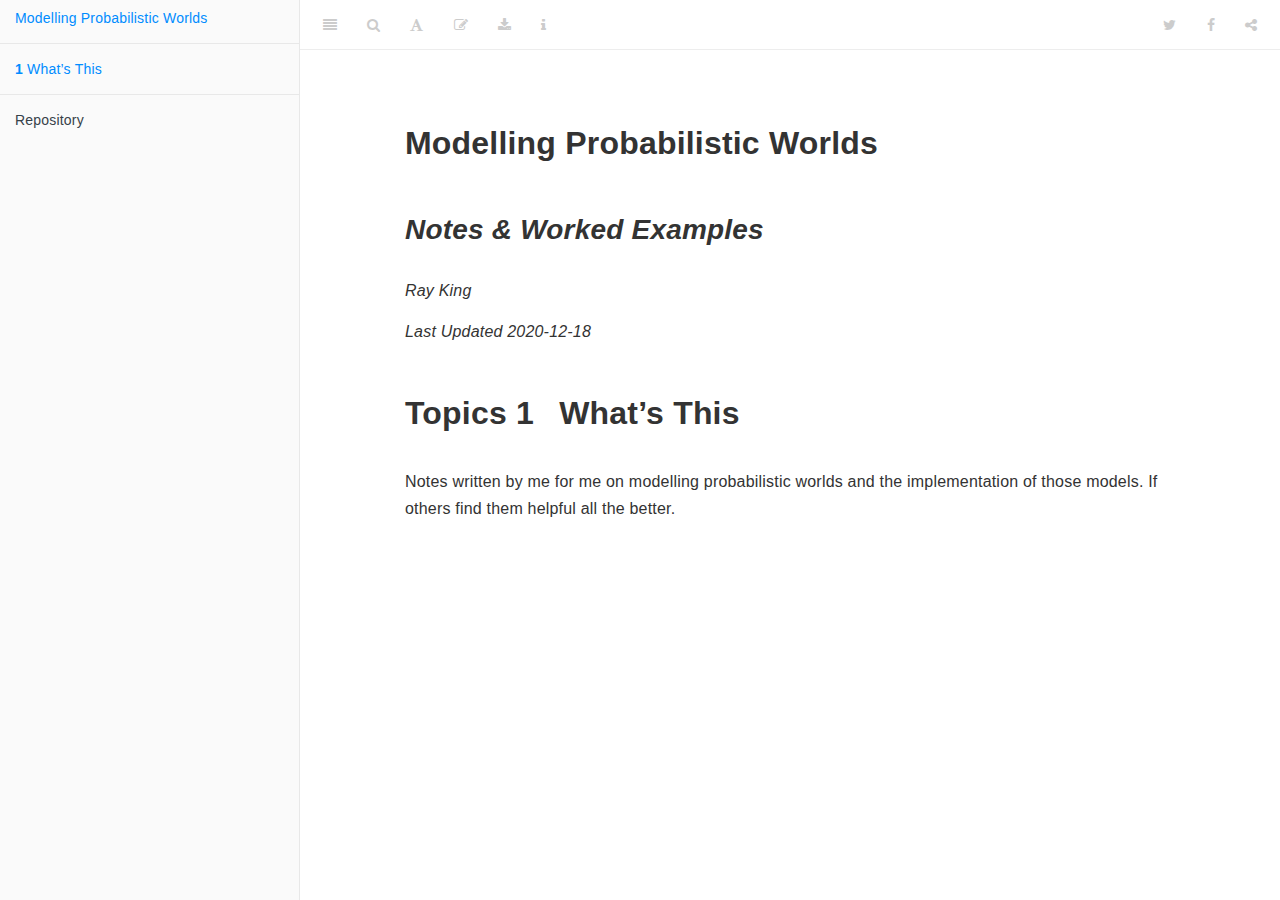
==== notes/out/index.html @ 3d2ed6e6 "Site built" ====
<!DOCTYPE html>
<html lang="" xml:lang="">
<head>

  <meta charset="utf-8" />
  <meta http-equiv="X-UA-Compatible" content="IE=edge" />
  <title>Modelling Probabilistic Worlds</title>
  <meta name="description" content="Running notes on probabilistic programming." />
  <meta name="generator" content="bookdown 0.21 and GitBook 2.6.7" />

  <meta property="og:title" content="Modelling Probabilistic Worlds" />
  <meta property="og:type" content="book" />
  
  
  <meta property="og:description" content="Running notes on probabilistic programming." />
  <meta name="github-repo" content="rayk/probableNotes" />

  <meta name="twitter:card" content="summary" />
  <meta name="twitter:title" content="Modelling Probabilistic Worlds" />
  
  <meta name="twitter:description" content="Running notes on probabilistic programming." />
  

<meta name="author" content="Ray King" />



  <meta name="viewport" content="width=device-width, initial-scale=1" />
  <meta name="apple-mobile-web-app-capable" content="yes" />
  <meta name="apple-mobile-web-app-status-bar-style" content="black" />
  
  


<script src="libs/header-attrs-2.5/header-attrs.js"></script>
<script src="libs/jquery-2.2.3/jquery.min.js"></script>
<link href="libs/gitbook-2.6.7/css/style.css" rel="stylesheet" />
<link href="libs/gitbook-2.6.7/css/plugin-table.css" rel="stylesheet" />
<link href="libs/gitbook-2.6.7/css/plugin-bookdown.css" rel="stylesheet" />
<link href="libs/gitbook-2.6.7/css/plugin-highlight.css" rel="stylesheet" />
<link href="libs/gitbook-2.6.7/css/plugin-search.css" rel="stylesheet" />
<link href="libs/gitbook-2.6.7/css/plugin-fontsettings.css" rel="stylesheet" />
<link href="libs/gitbook-2.6.7/css/plugin-clipboard.css" rel="stylesheet" />









<link href="libs/anchor-sections-1.0/anchor-sections.css" rel="stylesheet" />
<script src="libs/anchor-sections-1.0/anchor-sections.js"></script>



<link rel="stylesheet" href="style.css" type="text/css" />
</head>

<body>



  <div class="book without-animation with-summary font-size-2 font-family-1" data-basepath=".">

    <div class="book-summary">
      <nav role="navigation">

<ul class="summary">
<li><a href="./">Modelling Probabilistic Worlds</a></li>

<li class="divider"></li>
<li class="chapter" data-level="1" data-path="index.html"><a href="#whats-this"><i class="fa fa-check"></i><b>1</b> What’s This</a></li>
<li class="divider"></li>
<li><a href="https://github.com/rayk/probableNotes" target="blank">Repository</a></li>

</ul>

      </nav>
    </div>

    <div class="book-body">
      <div class="body-inner">
        <div class="book-header" role="navigation">
          <h1>
            <i class="fa fa-circle-o-notch fa-spin"></i><a href="./">Modelling Probabilistic Worlds</a>
          </h1>
        </div>

        <div class="page-wrapper" tabindex="-1" role="main">
          <div class="page-inner">

            <section class="normal" id="section-">
<div id="header">
<h1 class="title">Modelling Probabilistic Worlds</h1>
<h2 class="subtitle"><em>Notes &amp; Worked Examples</em></h2>
<p class="author"><em>Ray King</em></p>
<p class="date"><em>Last Updated 2020-12-18</em></p>
</div>
<div id="whats-this" class="section level1" number="1">
<h1><span class="header-section-number">Topics 1</span> What’s This</h1>
<p>Notes written by me for me on modelling probabilistic worlds and the implementation of those models. If others
find them helpful all the better.</p>

</div>
            </section>

          </div>
        </div>
      </div>


    </div>
  </div>
<script src="libs/gitbook-2.6.7/js/app.min.js"></script>
<script src="libs/gitbook-2.6.7/js/lunr.js"></script>
<script src="libs/gitbook-2.6.7/js/clipboard.min.js"></script>
<script src="libs/gitbook-2.6.7/js/plugin-search.js"></script>
<script src="libs/gitbook-2.6.7/js/plugin-sharing.js"></script>
<script src="libs/gitbook-2.6.7/js/plugin-fontsettings.js"></script>
<script src="libs/gitbook-2.6.7/js/plugin-bookdown.js"></script>
<script src="libs/gitbook-2.6.7/js/jquery.highlight.js"></script>
<script src="libs/gitbook-2.6.7/js/plugin-clipboard.js"></script>
<script>
gitbook.require(["gitbook"], function(gitbook) {
gitbook.start({
"sharing": {
"github": false,
"facebook": true,
"twitter": true,
"linkedin": false,
"weibo": false,
"instapaper": false,
"vk": false,
"all": ["facebook", "twitter", "linkedin", "weibo", "instapaper"]
},
"fontsettings": {
"theme": "white",
"family": "sans",
"size": 2
},
"edit": {
"link": "https://github.com/rstudio/bookdown-demo/edit/master/index.Rmd",
"text": "Edit"
},
"history": {
"link": null,
"text": null
},
"view": {
"link": null,
"text": null
},
"download": ["notes.pdf", "notes.epub"],
"toc": {
"collapse": "subsection"
}
});
});
</script>

</body>

</html>
---- notes/out/libs/gitbook-2.6.7/css/style.css ----
/*! normalize.css v2.1.0 | MIT License | git.io/normalize */img,legend{border:0}*,.fa{-webkit-font-smoothing:antialiased}.fa-ul>li,sub,sup{position:relative}.book .book-body .page-wrapper .page-inner section.normal hr:after,.book-langs-index .inner .languages:after,.buttons:after,.dropdown-menu .buttons:after{clear:both}body,html{-ms-text-size-adjust:100%;-webkit-text-size-adjust:100%}article,aside,details,figcaption,figure,footer,header,hgroup,main,nav,section,summary{display:block}audio,canvas,video{display:inline-block}.hidden,[hidden]{display:none}audio:not([controls]){display:none;height:0}html{font-family:sans-serif}body,figure{margin:0}a:focus{outline:dotted thin}a:active,a:hover{outline:0}h1{font-size:2em;margin:.67em 0}abbr[title]{border-bottom:1px dotted}b,strong{font-weight:700}dfn{font-style:italic}hr{-moz-box-sizing:content-box;box-sizing:content-box;height:0}mark{background:#ff0;color:#000}code,kbd,pre,samp{font-family:monospace,serif;font-size:1em}pre{white-space:pre-wrap}q{quotes:"\201C" "\201D" "\2018" "\2019"}small{font-size:80%}sub,sup{font-size:75%;line-height:0;vertical-align:baseline}sup{top:-.5em}sub{bottom:-.25em}svg:not(:root){overflow:hidden}fieldset{border:1px solid silver;margin:0 2px;padding:.35em .625em .75em}legend{padding:0}button,input,select,textarea{font-family:inherit;font-size:100%;margin:0}button,input{line-height:normal}button,select{text-transform:none}button,html input[type=button],input[type=reset],input[type=submit]{-webkit-appearance:button;cursor:pointer}button[disabled],html input[disabled]{cursor:default}input[type=checkbox],input[type=radio]{box-sizing:border-box;padding:0}input[type=search]{-webkit-appearance:textfield;-moz-box-sizing:content-box;-webkit-box-sizing:content-box;box-sizing:content-box}input[type=search]::-webkit-search-cancel-button{margin-right:10px;}button::-moz-focus-inner,input::-moz-focus-inner{border:0;padding:0}textarea{overflow:auto;vertical-align:top}table{border-collapse:collapse;border-spacing:0}/*!
 * Preboot v2
 *
 * Open sourced under MIT license by @mdo.
 * Some variables and mixins from Bootstrap (Apache 2 license).
 */.link-inherit,.link-inherit:focus,.link-inherit:hover{color:inherit}.fa,.fa-stack{display:inline-block}/*!
 *  Font Awesome 4.1.0 by @davegandy - http://fontawesome.io - @fontawesome
 *  License - http://fontawesome.io/license (Font: SIL OFL 1.1, CSS: MIT License)
 */@font-face{font-family:FontAwesome;src:url(./fontawesome/fontawesome-webfont.ttf?v=4.1.0) format('truetype');font-weight:400;font-style:normal}.fa{font-family:FontAwesome;font-style:normal;font-weight:400;line-height:1;-moz-osx-font-smoothing:grayscale}.book .book-header,.book .book-summary{font-family:"Helvetica Neue",Helvetica,Arial,sans-serif}.fa-lg{font-size:1.33333333em;line-height:.75em;vertical-align:-15%}.fa-2x{font-size:2em}.fa-3x{font-size:3em}.fa-4x{font-size:4em}.fa-5x{font-size:5em}.fa-fw{width:1.28571429em;text-align:center}.fa-ul{padding-left:0;margin-left:2.14285714em;list-style-type:none}.fa-li{position:absolute;left:-2.14285714em;width:2.14285714em;top:.14285714em;text-align:center}.fa-li.fa-lg{left:-1.85714286em}.fa-border{padding:.2em .25em .15em;border:.08em solid #eee;border-radius:.1em}.pull-right{float:right}.pull-left{float:left}.fa.pull-left{margin-right:.3em}.fa.pull-right{margin-left:.3em}.fa-spin{-webkit-animation:spin 2s infinite linear;-moz-animation:spin 2s infinite linear;-o-animation:spin 2s infinite linear;animation:spin 2s infinite linear}@-moz-keyframes spin{0%{-moz-transform:rotate(0)}100%{-moz-transform:rotate(359deg)}}@-webkit-keyframes spin{0%{-webkit-transform:rotate(0)}100%{-webkit-transform:rotate(359deg)}}@-o-keyframes spin{0%{-o-transform:rotate(0)}100%{-o-transform:rotate(359deg)}}@keyframes spin{0%{-webkit-transform:rotate(0);transform:rotate(0)}100%{-webkit-transform:rotate(359deg);transform:rotate(359deg)}}.fa-rotate-90{filter:progid:DXImageTransform.Microsoft.BasicImage(rotation=1);-webkit-transform:rotate(90deg);-moz-transform:rotate(90deg);-ms-transform:rotate(90deg);-o-transform:rotate(90deg);transform:rotate(90deg)}.fa-rotate-180{filter:progid:DXImageTransform.Microsoft.BasicImage(rotation=2);-webkit-transform:rotate(180deg);-moz-transform:rotate(180deg);-ms-transform:rotate(180deg);-o-transform:rotate(180deg);transform:rotate(180deg)}.fa-rotate-270{filter:progid:DXImageTransform.Microsoft.BasicImage(rotation=3);-webkit-transform:rotate(270deg);-moz-transform:rotate(270deg);-ms-transform:rotate(270deg);-o-transform:rotate(270deg);transform:rotate(270deg)}.fa-flip-horizontal{filter:progid:DXImageTransform.Microsoft.BasicImage(rotation=0, mirror=1);-webkit-transform:scale(-1,1);-moz-transform:scale(-1,1);-ms-transform:scale(-1,1);-o-transform:scale(-1,1);transform:scale(-1,1)}.fa-flip-vertical{filter:progid:DXImageTransform.Microsoft.BasicImage(rotation=2, mirror=1);-webkit-transform:scale(1,-1);-moz-transform:scale(1,-1);-ms-transform:scale(1,-1);-o-transform:scale(1,-1);transform:scale(1,-1)}.fa-stack{position:relative;width:2em;height:2em;line-height:2em;vertical-align:middle}.fa-stack-1x,.fa-stack-2x{position:absolute;left:0;width:100%;text-align:center}.fa-stack-1x{line-height:inherit}.fa-stack-2x{font-size:2em}.fa-inverse{color:#fff}.fa-glass:before{content:"\f000"}.fa-music:before{content:"\f001"}.fa-search:before{content:"\f002"}.fa-envelope-o:before{content:"\f003"}.fa-heart:before{content:"\f004"}.fa-star:before{content:"\f005"}.fa-star-o:before{content:"\f006"}.fa-user:before{content:"\f007"}.fa-film:before{content:"\f008"}.fa-th-large:before{content:"\f009"}.fa-th:before{content:"\f00a"}.fa-th-list:before{content:"\f00b"}.fa-check:before{content:"\f00c"}.fa-times:before{content:"\f00d"}.fa-search-plus:before{content:"\f00e"}.fa-search-minus:before{content:"\f010"}.fa-power-off:before{content:"\f011"}.fa-signal:before{content:"\f012"}.fa-cog:before,.fa-gear:before{content:"\f013"}.fa-trash-o:before{content:"\f014"}.fa-home:before{content:"\f015"}.fa-file-o:before{content:"\f016"}.fa-clock-o:before{content:"\f017"}.fa-road:before{content:"\f018"}.fa-download:before{content:"\f019"}.fa-arrow-circle-o-down:before{content:"\f01a"}.fa-arrow-circle-o-up:before{content:"\f01b"}.fa-inbox:before{content:"\f01c"}.fa-play-circle-o:before{content:"\f01d"}.fa-repeat:before,.fa-rotate-right:before{content:"\f01e"}.fa-refresh:before{content:"\f021"}.fa-list-alt:before{content:"\f022"}.fa-lock:before{content:"\f023"}.fa-flag:before{content:"\f024"}.fa-headphones:before{content:"\f025"}.fa-volume-off:before{content:"\f026"}.fa-volume-down:before{content:"\f027"}.fa-volume-up:before{content:"\f028"}.fa-qrcode:before{content:"\f029"}.fa-barcode:before{content:"\f02a"}.fa-tag:before{content:"\f02b"}.fa-tags:before{content:"\f02c"}.fa-book:before{content:"\f02d"}.fa-bookmark:before{content:"\f02e"}.fa-print:before{content:"\f02f"}.fa-camera:before{content:"\f030"}.fa-font:before{content:"\f031"}.fa-bold:before{content:"\f032"}.fa-italic:before{content:"\f033"}.fa-text-height:before{content:"\f034"}.fa-text-width:before{content:"\f035"}.fa-align-left:before{content:"\f036"}.fa-align-center:before{content:"\f037"}.fa-align-right:before{content:"\f038"}.fa-align-justify:before{content:"\f039"}.fa-list:before{content:"\f03a"}.fa-dedent:before,.fa-outdent:before{content:"\f03b"}.fa-indent:before{content:"\f03c"}.fa-video-camera:before{content:"\f03d"}.fa-image:before,.fa-photo:before,.fa-picture-o:before{content:"\f03e"}.fa-pencil:before{content:"\f040"}.fa-map-marker:before{content:"\f041"}.fa-adjust:before{content:"\f042"}.fa-tint:before{content:"\f043"}.fa-edit:before,.fa-pencil-square-o:before{content:"\f044"}.fa-share-square-o:before{content:"\f045"}.fa-check-square-o:before{content:"\f046"}.fa-arrows:before{content:"\f047"}.fa-step-backward:before{content:"\f048"}.fa-fast-backward:before{content:"\f049"}.fa-backward:before{content:"\f04a"}.fa-play:before{content:"\f04b"}.fa-pause:before{content:"\f04c"}.fa-stop:before{content:"\f04d"}.fa-forward:before{content:"\f04e"}.fa-fast-forward:before{content:"\f050"}.fa-step-forward:before{content:"\f051"}.fa-eject:before{content:"\f052"}.fa-chevron-left:before{content:"\f053"}.fa-chevron-right:before{content:"\f054"}.fa-plus-circle:before{content:"\f055"}.fa-minus-circle:before{content:"\f056"}.fa-times-circle:before{content:"\f057"}.fa-check-circle:before{content:"\f058"}.fa-question-circle:before{content:"\f059"}.fa-info-circle:before{content:"\f05a"}.fa-crosshairs:before{content:"\f05b"}.fa-times-circle-o:before{content:"\f05c"}.fa-check-circle-o:before{content:"\f05d"}.fa-ban:before{content:"\f05e"}.fa-arrow-left:before{content:"\f060"}.fa-arrow-right:before{content:"\f061"}.fa-arrow-up:before{content:"\f062"}.fa-arrow-down:before{content:"\f063"}.fa-mail-forward:before,.fa-share:before{content:"\f064"}.fa-expand:before{content:"\f065"}.fa-compress:before{content:"\f066"}.fa-plus:before{content:"\f067"}.fa-minus:before{content:"\f068"}.fa-asterisk:before{content:"\f069"}.fa-exclamation-circle:before{content:"\f06a"}.fa-gift:before{content:"\f06b"}.fa-leaf:before{content:"\f06c"}.fa-fire:before{content:"\f06d"}.fa-eye:before{content:"\f06e"}.fa-eye-slash:before{content:"\f070"}.fa-exclamation-triangle:before,.fa-warning:before{content:"\f071"}.fa-plane:before{content:"\f072"}.fa-calendar:before{content:"\f073"}.fa-random:before{content:"\f074"}.fa-comment:before{content:"\f075"}.fa-magnet:before{content:"\f076"}.fa-chevron-up:before{content:"\f077"}.fa-chevron-down:before{content:"\f078"}.fa-retweet:before{content:"\f079"}.fa-shopping-cart:before{content:"\f07a"}.fa-folder:before{content:"\f07b"}.fa-folder-open:before{content:"\f07c"}.fa-arrows-v:before{content:"\f07d"}.fa-arrows-h:before{content:"\f07e"}.fa-bar-chart-o:before{content:"\f080"}.fa-twitter-square:before{content:"\f081"}.fa-facebook-square:before{content:"\f082"}.fa-camera-retro:before{content:"\f083"}.fa-key:before{content:"\f084"}.fa-cogs:before,.fa-gears:before{content:"\f085"}.fa-comments:before{content:"\f086"}.fa-thumbs-o-up:before{content:"\f087"}.fa-thumbs-o-down:before{content:"\f088"}.fa-star-half:before{content:"\f089"}.fa-heart-o:before{content:"\f08a"}.fa-sign-out:before{content:"\f08b"}.fa-linkedin-square:before{content:"\f08c"}.fa-thumb-tack:before{content:"\f08d"}.fa-external-link:before{content:"\f08e"}.fa-sign-in:before{content:"\f090"}.fa-trophy:before{content:"\f091"}.fa-github-square:before{content:"\f092"}.fa-upload:before{content:"\f093"}.fa-lemon-o:before{content:"\f094"}.fa-phone:before{content:"\f095"}.fa-square-o:before{content:"\f096"}.fa-bookmark-o:before{content:"\f097"}.fa-phone-square:before{content:"\f098"}.fa-twitter:before{content:"\f099"}.fa-facebook:before{content:"\f09a"}.fa-github:before{content:"\f09b"}.fa-unlock:before{content:"\f09c"}.fa-credit-card:before{content:"\f09d"}.fa-rss:before{content:"\f09e"}.fa-hdd-o:before{content:"\f0a0"}.fa-bullhorn:before{content:"\f0a1"}.fa-bell:before{content:"\f0f3"}.fa-certificate:before{content:"\f0a3"}.fa-hand-o-right:before{content:"\f0a4"}.fa-hand-o-left:before{content:"\f0a5"}.fa-hand-o-up:before{content:"\f0a6"}.fa-hand-o-down:before{content:"\f0a7"}.fa-arrow-circle-left:before{content:"\f0a8"}.fa-arrow-circle-right:before{content:"\f0a9"}.fa-arrow-circle-up:before{content:"\f0aa"}.fa-arrow-circle-down:before{content:"\f0ab"}.fa-globe:before{content:"\f0ac"}.fa-wrench:before{content:"\f0ad"}.fa-tasks:before{content:"\f0ae"}.fa-filter:before{content:"\f0b0"}.fa-briefcase:before{content:"\f0b1"}.fa-arrows-alt:before{content:"\f0b2"}.fa-group:before,.fa-users:before{content:"\f0c0"}.fa-chain:before,.fa-link:before{content:"\f0c1"}.fa-cloud:before{content:"\f0c2"}.fa-flask:before{content:"\f0c3"}.fa-cut:before,.fa-scissors:before{content:"\f0c4"}.fa-copy:before,.fa-files-o:before{content:"\f0c5"}.fa-paperclip:before{content:"\f0c6"}.fa-floppy-o:before,.fa-save:before{content:"\f0c7"}.fa-square:before{content:"\f0c8"}.fa-bars:before,.fa-navicon:before,.fa-reorder:before{content:"\f0c9"}.fa-list-ul:before{content:"\f0ca"}.fa-list-ol:before{content:"\f0cb"}.fa-strikethrough:before{content:"\f0cc"}.fa-underline:before{content:"\f0cd"}.fa-table:before{content:"\f0ce"}.fa-magic:before{content:"\f0d0"}.fa-truck:before{content:"\f0d1"}.fa-pinterest:before{content:"\f0d2"}.fa-pinterest-square:before{content:"\f0d3"}.fa-google-plus-square:before{content:"\f0d4"}.fa-google-plus:before{content:"\f0d5"}.fa-money:before{content:"\f0d6"}.fa-caret-down:before{content:"\f0d7"}.fa-caret-up:before{content:"\f0d8"}.fa-caret-left:before{content:"\f0d9"}.fa-caret-right:before{content:"\f0da"}.fa-columns:before{content:"\f0db"}.fa-sort:before,.fa-unsorted:before{content:"\f0dc"}.fa-sort-desc:before,.fa-sort-down:before{content:"\f0dd"}.fa-sort-asc:before,.fa-sort-up:before{content:"\f0de"}.fa-envelope:before{content:"\f0e0"}.fa-linkedin:before{content:"\f0e1"}.fa-rotate-left:before,.fa-undo:before{content:"\f0e2"}.fa-gavel:before,.fa-legal:before{content:"\f0e3"}.fa-dashboard:before,.fa-tachometer:before{content:"\f0e4"}.fa-comment-o:before{content:"\f0e5"}.fa-comments-o:before{content:"\f0e6"}.fa-bolt:before,.fa-flash:before{content:"\f0e7"}.fa-sitemap:before{content:"\f0e8"}.fa-umbrella:before{content:"\f0e9"}.fa-clipboard:before,.fa-paste:before{content:"\f0ea"}.fa-lightbulb-o:before{content:"\f0eb"}.fa-exchange:before{content:"\f0ec"}.fa-cloud-download:before{content:"\f0ed"}.fa-cloud-upload:before{content:"\f0ee"}.fa-user-md:before{content:"\f0f0"}.fa-stethoscope:before{content:"\f0f1"}.fa-suitcase:before{content:"\f0f2"}.fa-bell-o:before{content:"\f0a2"}.fa-coffee:before{content:"\f0f4"}.fa-cutlery:before{content:"\f0f5"}.fa-file-text-o:before{content:"\f0f6"}.fa-building-o:before{content:"\f0f7"}.fa-hospital-o:before{content:"\f0f8"}.fa-ambulance:before{content:"\f0f9"}.fa-medkit:before{content:"\f0fa"}.fa-fighter-jet:before{content:"\f0fb"}.fa-beer:before{content:"\f0fc"}.fa-h-square:before{content:"\f0fd"}.fa-plus-square:before{content:"\f0fe"}.fa-angle-double-left:before{content:"\f100"}.fa-angle-double-right:before{content:"\f101"}.fa-angle-double-up:before{content:"\f102"}.fa-angle-double-down:before{content:"\f103"}.fa-angle-left:before{content:"\f104"}.fa-angle-right:before{content:"\f105"}.fa-angle-up:before{content:"\f106"}.fa-angle-down:before{content:"\f107"}.fa-desktop:before{content:"\f108"}.fa-laptop:before{content:"\f109"}.fa-tablet:before{content:"\f10a"}.fa-mobile-phone:before,.fa-mobile:before{content:"\f10b"}.fa-circle-o:before{content:"\f10c"}.fa-quote-left:before{content:"\f10d"}.fa-quote-right:before{content:"\f10e"}.fa-spinner:before{content:"\f110"}.fa-circle:before{content:"\f111"}.fa-mail-reply:before,.fa-reply:before{content:"\f112"}.fa-github-alt:before{content:"\f113"}.fa-folder-o:before{content:"\f114"}.fa-folder-open-o:before{content:"\f115"}.fa-smile-o:before{content:"\f118"}.fa-frown-o:before{content:"\f119"}.fa-meh-o:before{content:"\f11a"}.fa-gamepad:before{content:"\f11b"}.fa-keyboard-o:before{content:"\f11c"}.fa-flag-o:before{content:"\f11d"}.fa-flag-checkered:before{content:"\f11e"}.fa-terminal:before{content:"\f120"}.fa-code:before{content:"\f121"}.fa-mail-reply-all:before,.fa-reply-all:before{content:"\f122"}.fa-star-half-empty:before,.fa-star-half-full:before,.fa-star-half-o:before{content:"\f123"}.fa-location-arrow:before{content:"\f124"}.fa-crop:before{content:"\f125"}.fa-code-fork:before{content:"\f126"}.fa-chain-broken:before,.fa-unlink:before{content:"\f127"}.fa-question:before{content:"\f128"}.fa-info:before{content:"\f129"}.fa-exclamation:before{content:"\f12a"}.fa-superscript:before{content:"\f12b"}.fa-subscript:before{content:"\f12c"}.fa-eraser:before{content:"\f12d"}.fa-puzzle-piece:before{content:"\f12e"}.fa-microphone:before{content:"\f130"}.fa-microphone-slash:before{content:"\f131"}.fa-shield:before{content:"\f132"}.fa-calendar-o:before{content:"\f133"}.fa-fire-extinguisher:before{content:"\f134"}.fa-rocket:before{content:"\f135"}.fa-maxcdn:before{content:"\f136"}.fa-chevron-circle-left:before{content:"\f137"}.fa-chevron-circle-right:before{content:"\f138"}.fa-chevron-circle-up:before{content:"\f139"}.fa-chevron-circle-down:before{content:"\f13a"}.fa-html5:before{content:"\f13b"}.fa-css3:before{content:"\f13c"}.fa-anchor:before{content:"\f13d"}.fa-unlock-alt:before{content:"\f13e"}.fa-bullseye:before{content:"\f140"}.fa-ellipsis-h:before{content:"\f141"}.fa-ellipsis-v:before{content:"\f142"}.fa-rss-square:before{content:"\f143"}.fa-play-circle:before{content:"\f144"}.fa-ticket:before{content:"\f145"}.fa-minus-square:before{content:"\f146"}.fa-minus-square-o:before{content:"\f147"}.fa-level-up:before{content:"\f148"}.fa-level-down:before{content:"\f149"}.fa-check-square:before{content:"\f14a"}.fa-pencil-square:before{content:"\f14b"}.fa-external-link-square:before{content:"\f14c"}.fa-share-square:before{content:"\f14d"}.fa-compass:before{content:"\f14e"}.fa-caret-square-o-down:before,.fa-toggle-down:before{content:"\f150"}.fa-caret-square-o-up:before,.fa-toggle-up:before{content:"\f151"}.fa-caret-square-o-right:before,.fa-toggle-right:before{content:"\f152"}.fa-eur:before,.fa-euro:before{content:"\f153"}.fa-gbp:before{content:"\f154"}.fa-dollar:before,.fa-usd:before{content:"\f155"}.fa-inr:before,.fa-rupee:before{content:"\f156"}.fa-cny:before,.fa-jpy:before,.fa-rmb:before,.fa-yen:before{content:"\f157"}.fa-rouble:before,.fa-rub:before,.fa-ruble:before{content:"\f158"}.fa-krw:before,.fa-won:before{content:"\f159"}.fa-bitcoin:before,.fa-btc:before{content:"\f15a"}.fa-file:before{content:"\f15b"}.fa-file-text:before{content:"\f15c"}.fa-sort-alpha-asc:before{content:"\f15d"}.fa-sort-alpha-desc:before{content:"\f15e"}.fa-sort-amount-asc:before{content:"\f160"}.fa-sort-amount-desc:before{content:"\f161"}.fa-sort-numeric-asc:before{content:"\f162"}.fa-sort-numeric-desc:before{content:"\f163"}.fa-thumbs-up:before{content:"\f164"}.fa-thumbs-down:before{content:"\f165"}.fa-youtube-square:before{content:"\f166"}.fa-youtube:before{content:"\f167"}.fa-xing:before{content:"\f168"}.fa-xing-square:before{content:"\f169"}.fa-youtube-play:before{content:"\f16a"}.fa-dropbox:before{content:"\f16b"}.fa-stack-overflow:before{content:"\f16c"}.fa-instagram:before{content:"\f16d"}.fa-flickr:before{content:"\f16e"}.fa-adn:before{content:"\f170"}.fa-bitbucket:before{content:"\f171"}.fa-bitbucket-square:before{content:"\f172"}.fa-tumblr:before{content:"\f173"}.fa-tumblr-square:before{content:"\f174"}.fa-long-arrow-down:before{content:"\f175"}.fa-long-arrow-up:before{content:"\f176"}.fa-long-arrow-left:before{content:"\f177"}.fa-long-arrow-right:before{content:"\f178"}.fa-apple:before{content:"\f179"}.fa-windows:before{content:"\f17a"}.fa-android:before{content:"\f17b"}.fa-linux:before{content:"\f17c"}.fa-dribbble:before{content:"\f17d"}.fa-skype:before{content:"\f17e"}.fa-foursquare:before{content:"\f180"}.fa-trello:before{content:"\f181"}.fa-female:before{content:"\f182"}.fa-male:before{content:"\f183"}.fa-gittip:before{content:"\f184"}.fa-sun-o:before{content:"\f185"}.fa-moon-o:before{content:"\f186"}.fa-archive:before{content:"\f187"}.fa-bug:before{content:"\f188"}.fa-vk:before{content:"\f189"}.fa-weibo:before{content:"\f18a"}.fa-renren:before{content:"\f18b"}.fa-pagelines:before{content:"\f18c"}.fa-stack-exchange:before{content:"\f18d"}.fa-arrow-circle-o-right:before{content:"\f18e"}.fa-arrow-circle-o-left:before{content:"\f190"}.fa-caret-square-o-left:before,.fa-toggle-left:before{content:"\f191"}.fa-dot-circle-o:before{content:"\f192"}.fa-wheelchair:before{content:"\f193"}.fa-vimeo-square:before{content:"\f194"}.fa-try:before,.fa-turkish-lira:before{content:"\f195"}.fa-plus-square-o:before{content:"\f196"}.fa-space-shuttle:before{content:"\f197"}.fa-slack:before{content:"\f198"}.fa-envelope-square:before{content:"\f199"}.fa-wordpress:before{content:"\f19a"}.fa-openid:before{content:"\f19b"}.fa-bank:before,.fa-institution:before,.fa-university:before{content:"\f19c"}.fa-graduation-cap:before,.fa-mortar-board:before{content:"\f19d"}.fa-yahoo:before{content:"\f19e"}.fa-google:before{content:"\f1a0"}.fa-reddit:before{content:"\f1a1"}.fa-reddit-square:before{content:"\f1a2"}.fa-stumbleupon-circle:before{content:"\f1a3"}.fa-stumbleupon:before{content:"\f1a4"}.fa-delicious:before{content:"\f1a5"}.fa-digg:before{content:"\f1a6"}.fa-pied-piper-square:before,.fa-pied-piper:before{content:"\f1a7"}.fa-pied-piper-alt:before{content:"\f1a8"}.fa-drupal:before{content:"\f1a9"}.fa-joomla:before{content:"\f1aa"}.fa-language:before{content:"\f1ab"}.fa-fax:before{content:"\f1ac"}.fa-building:before{content:"\f1ad"}.fa-child:before{content:"\f1ae"}.fa-paw:before{content:"\f1b0"}.fa-spoon:before{content:"\f1b1"}.fa-cube:before{content:"\f1b2"}.fa-cubes:before{content:"\f1b3"}.fa-behance:before{content:"\f1b4"}.fa-behance-square:before{content:"\f1b5"}.fa-steam:before{content:"\f1b6"}.fa-steam-square:before{content:"\f1b7"}.fa-recycle:before{content:"\f1b8"}.fa-automobile:before,.fa-car:before{content:"\f1b9"}.fa-cab:before,.fa-taxi:before{content:"\f1ba"}.fa-tree:before{content:"\f1bb"}.fa-spotify:before{content:"\f1bc"}.fa-deviantart:before{content:"\f1bd"}.fa-soundcloud:before{content:"\f1be"}.fa-database:before{content:"\f1c0"}.fa-file-pdf-o:before{content:"\f1c1"}.fa-file-word-o:before{content:"\f1c2"}.fa-file-excel-o:before{content:"\f1c3"}.fa-file-powerpoint-o:before{content:"\f1c4"}.fa-file-image-o:before,.fa-file-photo-o:before,.fa-file-picture-o:before{content:"\f1c5"}.fa-file-archive-o:before,.fa-file-zip-o:before{content:"\f1c6"}.fa-file-audio-o:before,.fa-file-sound-o:before{content:"\f1c7"}.fa-file-movie-o:before,.fa-file-video-o:before{content:"\f1c8"}.fa-file-code-o:before{content:"\f1c9"}.fa-vine:before{content:"\f1ca"}.fa-codepen:before{content:"\f1cb"}.fa-jsfiddle:before{content:"\f1cc"}.fa-life-bouy:before,.fa-life-ring:before,.fa-life-saver:before,.fa-support:before{content:"\f1cd"}.fa-circle-o-notch:before{content:"\f1ce"}.fa-ra:before,.fa-rebel:before{content:"\f1d0"}.fa-empire:before,.fa-ge:before{content:"\f1d1"}.fa-git-square:before{content:"\f1d2"}.fa-git:before{content:"\f1d3"}.fa-hacker-news:before{content:"\f1d4"}.fa-tencent-weibo:before{content:"\f1d5"}.fa-qq:before{content:"\f1d6"}.fa-wechat:before,.fa-weixin:before{content:"\f1d7"}.fa-paper-plane:before,.fa-send:before{content:"\f1d8"}.fa-paper-plane-o:before,.fa-send-o:before{content:"\f1d9"}.fa-history:before{content:"\f1da"}.fa-circle-thin:before{content:"\f1db"}.fa-header:before{content:"\f1dc"}.fa-paragraph:before{content:"\f1dd"}.fa-sliders:before{content:"\f1de"}.fa-share-alt:before{content:"\f1e0"}.fa-share-alt-square:before{content:"\f1e1"}.fa-bomb:before{content:"\f1e2"}.book-langs-index{width:100%;height:100%;padding:40px 0;margin:0;overflow:auto}@media (max-width:600px){.book-langs-index{padding:0}}.book-langs-index .inner{max-width:600px;width:100%;margin:0 auto;padding:30px;background:#fff;border-radius:3px}.book-langs-index .inner h3{margin:0}.book-langs-index .inner .languages{list-style:none;padding:20px 30px;margin-top:20px;border-top:1px solid #eee}.book-langs-index .inner .languages:after,.book-langs-index .inner .languages:before{content:" ";display:table;line-height:0}.book-langs-index .inner .languages li{width:50%;float:left;padding:10px 5px;font-size:16px}@media (max-width:600px){.book-langs-index .inner .languages li{width:100%;max-width:100%}}.book .book-header{overflow:visible;height:50px;padding:0 8px;z-index:2;font-size:.85em;color:#7e888b;background:0 0}.book .book-header .btn{display:block;height:50px;padding:0 15px;border-bottom:none;color:#ccc;text-transform:uppercase;line-height:50px;-webkit-box-shadow:none!important;box-shadow:none!important;position:relative;font-size:14px}.book .book-header .btn:hover{position:relative;text-decoration:none;color:#444;background:0 0}.book .book-header h1{margin:0;font-size:20px;font-weight:200;text-align:center;line-height:50px;opacity:0;padding-left:200px;padding-right:200px;-webkit-transition:opacity .2s ease;-moz-transition:opacity .2s ease;-o-transition:opacity .2s ease;transition:opacity .2s ease;overflow:hidden;text-overflow:ellipsis;white-space:nowrap}.book .book-header h1 a,.book .book-header h1 a:hover{color:inherit;text-decoration:none}@media (max-width:1000px){.book .book-header h1{display:none}}.book .book-header h1 i{display:none}.book .book-header:hover h1{opacity:1}.book.is-loading .book-header h1 i{display:inline-block}.book.is-loading .book-header h1 a{display:none}.dropdown{position:relative}.dropdown-menu{position:absolute;top:100%;left:0;z-index:100;display:none;float:left;min-width:160px;padding:0;margin:2px 0 0;list-style:none;font-size:14px;background-color:#fafafa;border:1px solid rgba(0,0,0,.07);border-radius:1px;-webkit-box-shadow:0 6px 12px rgba(0,0,0,.175);box-shadow:0 6px 12px rgba(0,0,0,.175);background-clip:padding-box}.dropdown-menu.open{display:block}.dropdown-menu.dropdown-left{left:auto;right:4%}.dropdown-menu.dropdown-left .dropdown-caret{right:14px;left:auto}.dropdown-menu .dropdown-caret{position:absolute;top:-8px;left:14px;width:18px;height:10px;float:left;overflow:hidden}.dropdown-menu .dropdown-caret .caret-inner,.dropdown-menu .dropdown-caret .caret-outer{display:inline-block;top:0;border-left:9px solid transparent;border-right:9px solid transparent;position:absolute}.dropdown-menu .dropdown-caret .caret-outer{border-bottom:9px solid rgba(0,0,0,.1);height:auto;left:0;width:auto;margin-left:-1px}.dropdown-menu .dropdown-caret .caret-inner{margin-top:-1px;top:1px;border-bottom:9px solid #fafafa}.dropdown-menu .buttons{border-bottom:1px solid rgba(0,0,0,.07)}.dropdown-menu .buttons:after,.dropdown-menu .buttons:before{content:" ";display:table;line-height:0}.dropdown-menu .buttons:last-child{border-bottom:none}.dropdown-menu .buttons .button{border:0;background-color:transparent;color:#a6a6a6;width:100%;text-align:center;float:left;line-height:1.42857143;padding:8px 4px}.alert,.dropdown-menu .buttons .button:hover{color:#444}.dropdown-menu .buttons .button:focus,.dropdown-menu .buttons .button:hover{outline:0}.dropdown-menu .buttons .button.size-2{width:50%}.dropdown-menu .buttons .button.size-3{width:33%}.alert{padding:15px;margin-bottom:20px;background:#eee;border-bottom:5px solid #ddd}.alert-success{background:#dff0d8;border-color:#d6e9c6;color:#3c763d}.alert-info{background:#d9edf7;border-color:#bce8f1;color:#31708f}.alert-danger{background:#f2dede;border-color:#ebccd1;color:#a94442}.alert-warning{background:#fcf8e3;border-color:#faebcc;color:#8a6d3b}.book .book-summary{position:absolute;top:0;left:-300px;bottom:0;z-index:1;width:300px;color:#364149;background:#fafafa;border-right:1px solid rgba(0,0,0,.07);-webkit-transition:left 250ms ease;-moz-transition:left 250ms ease;-o-transition:left 250ms ease;transition:left 250ms ease}.book .book-summary ul.summary{position:absolute;top:0;left:0;right:0;bottom:0;overflow-y:auto;list-style:none;margin:0;padding:0;-webkit-transition:top .5s ease;-moz-transition:top .5s ease;-o-transition:top .5s ease;transition:top .5s ease}.book .book-summary ul.summary li{list-style:none}.book .book-summary ul.summary li.divider{height:1px;margin:7px 0;overflow:hidden;background:rgba(0,0,0,.07)}.book .book-summary ul.summary li i.fa-check{display:none;position:absolute;right:9px;top:16px;font-size:9px;color:#3c3}.book .book-summary ul.summary li.done>a{color:#364149;font-weight:400}.book .book-summary ul.summary li.done>a i{display:inline}.book .book-summary ul.summary li a,.book .book-summary ul.summary li span{display:block;padding:10px 15px;border-bottom:none;color:#364149;background:0 0;text-overflow:ellipsis;overflow:hidden;white-space:nowrap;position:relative}.book .book-summary ul.summary li span{cursor:not-allowed;opacity:.3;filter:alpha(opacity=30)}.book .book-summary ul.summary li a:hover,.book .book-summary ul.summary li.active>a{color:#008cff;background:0 0;text-decoration:none}.book .book-summary ul.summary li ul{padding-left:20px}@media (max-width:600px){.book .book-summary{width:calc(100% - 60px);bottom:0;left:-100%}}.book.with-summary .book-summary{left:0}.book.without-animation .book-summary{-webkit-transition:none!important;-moz-transition:none!important;-o-transition:none!important;transition:none!important}.book{position:relative;width:100%;height:100%}.book .book-body,.book .book-body .body-inner{position:absolute;top:0;left:0;overflow-y:auto;bottom:0;right:0}.book .book-body{color:#000;background:#fff;-webkit-transition:left 250ms ease;-moz-transition:left 250ms ease;-o-transition:left 250ms ease;transition:left 250ms ease}.book .book-body .page-wrapper{position:relative;outline:0}.book .book-body .page-wrapper .page-inner{max-width:800px;margin:0 auto;padding:20px 0 40px}.book .book-body .page-wrapper .page-inner section{margin:0;padding:5px 15px;background:#fff;border-radius:2px;line-height:1.7;font-size:1.6rem}.book .book-body .page-wrapper .page-inner .btn-group .btn{border-radius:0;background:#eee;border:0}@media (max-width:1240px){.book .book-body{-webkit-transition:-webkit-transform 250ms ease;-moz-transition:-moz-transform 250ms ease;-o-transition:-o-transform 250ms ease;transition:transform 250ms ease;padding-bottom:20px}.book .book-body .body-inner{position:static;min-height:calc(100% - 50px)}}@media (min-width:600px){.book.with-summary .book-body{left:300px}}@media (max-width:600px){.book.with-summary{overflow:hidden}.book.with-summary .book-body{-webkit-transform:translate(calc(100% - 60px),0);-moz-transform:translate(calc(100% - 60px),0);-ms-transform:translate(calc(100% - 60px),0);-o-transform:translate(calc(100% - 60px),0);transform:translate(calc(100% - 60px),0)}}.book.without-animation .book-body{-webkit-transition:none!important;-moz-transition:none!important;-o-transition:none!important;transition:none!important}.buttons:after,.buttons:before{content:" ";display:table;line-height:0}.button{border:0;background:#eee;color:#666;width:100%;text-align:center;float:left;line-height:1.42857143;padding:8px 4px}.button:hover{color:#444}.button:focus,.button:hover{outline:0}.button.size-2{width:50%}.button.size-3{width:33%}.book .book-body .page-wrapper .page-inner section{display:none}.book .book-body .page-wrapper .page-inner section.normal{display:block;word-wrap:break-word;overflow:hidden;color:#333;line-height:1.7;text-size-adjust:100%;-ms-text-size-adjust:100%;-webkit-text-size-adjust:100%;-moz-text-size-adjust:100%}.book .book-body .page-wrapper .page-inner section.normal *{box-sizing:border-box;-webkit-box-sizing:border-box;}.book .book-body .page-wrapper .page-inner section.normal>:first-child{margin-top:0!important}.book .book-body .page-wrapper .page-inner section.normal>:last-child{margin-bottom:0!important}.book .book-body .page-wrapper .page-inner section.normal blockquote,.book .book-body .page-wrapper .page-inner section.normal code,.book .book-body .page-wrapper .page-inner section.normal figure,.book .book-body .page-wrapper .page-inner section.normal img,.book .book-body .page-wrapper .page-inner section.normal pre,.book .book-body .page-wrapper .page-inner section.normal table,.book .book-body .page-wrapper .page-inner section.normal tr{page-break-inside:avoid}.book .book-body .page-wrapper .page-inner section.normal h2,.book .book-body .page-wrapper .page-inner section.normal h3,.book .book-body .page-wrapper .page-inner section.normal h4,.book .book-body .page-wrapper .page-inner section.normal h5,.book .book-body .page-wrapper .page-inner section.normal p{orphans:3;widows:3}.book .book-body .page-wrapper .page-inner section.normal h1,.book .book-body .page-wrapper .page-inner section.normal h2,.book .book-body .page-wrapper .page-inner section.normal h3,.book .book-body .page-wrapper .page-inner section.normal h4,.book .book-body .page-wrapper .page-inner section.normal h5{page-break-after:avoid}.book .book-body .page-wrapper .page-inner section.normal b,.book .book-body .page-wrapper .page-inner section.normal strong{font-weight:700}.book .book-body .page-wrapper .page-inner section.normal em{font-style:italic}.book .book-body .page-wrapper .page-inner section.normal blockquote,.book .book-body .page-wrapper .page-inner section.normal dl,.book .book-body .page-wrapper .page-inner section.normal ol,.book .book-body .page-wrapper .page-inner section.normal p,.book .book-body .page-wrapper .page-inner section.normal table,.book .book-body .page-wrapper .page-inner section.normal ul{margin-top:0;margin-bottom:.85em}.book .book-body .page-wrapper .page-inner section.normal a{color:#4183c4;text-decoration:none;background:0 0}.book .book-body .page-wrapper .page-inner section.normal a:active,.book .book-body .page-wrapper .page-inner section.normal a:focus,.book .book-body .page-wrapper .page-inner section.normal a:hover{outline:0;text-decoration:underline}.book .book-body .page-wrapper .page-inner section.normal img{border:0;max-width:100%}.book .book-body .page-wrapper .page-inner section.normal hr{height:4px;padding:0;margin:1.7em 0;overflow:hidden;background-color:#e7e7e7;border:none}.book .book-body .page-wrapper .page-inner section.normal hr:after,.book .book-body .page-wrapper .page-inner section.normal hr:before{display:table;content:" "}.book .book-body .page-wrapper .page-inner section.normal h1,.book .book-body .page-wrapper .page-inner section.normal h2,.book .book-body .page-wrapper .page-inner section.normal h3,.book .book-body .page-wrapper .page-inner section.normal h4,.book .book-body .page-wrapper .page-inner section.normal h5,.book .book-body .page-wrapper .page-inner section.normal h6{margin-top:1.275em;margin-bottom:.85em;}.book .book-body .page-wrapper .page-inner section.normal h1{font-size:2em}.book .book-body .page-wrapper .page-inner section.normal h2{font-size:1.75em}.book .book-body .page-wrapper .page-inner section.normal h3{font-size:1.5em}.book .book-body .page-wrapper .page-inner section.normal h4{font-size:1.25em}.book .book-body .page-wrapper .page-inner section.normal h5{font-size:1em}.book .book-body .page-wrapper .page-inner section.normal h6{font-size:1em;color:#777}.book .book-body .page-wrapper .page-inner section.normal code,.book .book-body .page-wrapper .page-inner section.normal pre{font-family:Consolas,"Liberation Mono",Menlo,Courier,monospace;direction:ltr;border:none;color:inherit}.book .book-body .page-wrapper .page-inner section.normal pre{overflow:auto;word-wrap:normal;margin:0 0 1.275em;padding:.85em 1em;background:#f7f7f7}.book .book-body .page-wrapper .page-inner section.normal pre>code{display:inline;max-width:initial;padding:0;margin:0;overflow:initial;line-height:inherit;font-size:.85em;white-space:pre;background:0 0}.book .book-body .page-wrapper .page-inner section.normal pre>code:after,.book .book-body .page-wrapper .page-inner section.normal pre>code:before{content:normal}.book .book-body .page-wrapper .page-inner section.normal code{padding:.2em;margin:0;font-size:.85em;background-color:#f7f7f7}.book .book-body .page-wrapper .page-inner section.normal code:after,.book .book-body .page-wrapper .page-inner section.normal code:before{letter-spacing:-.2em;content:"\00a0"}.book .book-body .page-wrapper .page-inner section.normal ol,.book .book-body .page-wrapper .page-inner section.normal ul{padding:0 0 0 2em;margin:0 0 .85em}.book .book-body .page-wrapper .page-inner section.normal ol ol,.book .book-body .page-wrapper .page-inner section.normal ol ul,.book .book-body .page-wrapper .page-inner section.normal ul ol,.book .book-body .page-wrapper .page-inner section.normal ul ul{margin-top:0;margin-bottom:0}.book .book-body .page-wrapper .page-inner section.normal ol ol{list-style-type:lower-roman}.book .book-body .page-wrapper .page-inner section.normal blockquote{margin:0 0 .85em;padding:0 15px;opacity:0.75;border-left:4px solid #dcdcdc}.book .book-body .page-wrapper .page-inner section.normal blockquote:first-child{margin-top:0}.book .book-body .page-wrapper .page-inner section.normal blockquote:last-child{margin-bottom:0}.book .book-body .page-wrapper .page-inner section.normal dl{padding:0}.book .book-body .page-wrapper .page-inner section.normal dl dt{padding:0;margin-top:.85em;font-style:italic;font-weight:700}.book .book-body .page-wrapper .page-inner section.normal dl dd{padding:0 .85em;margin-bottom:.85em}.book .book-body .page-wrapper .page-inner section.normal dd{margin-left:0}.book .book-body .page-wrapper .page-inner section.normal .glossary-term{cursor:help;text-decoration:underline}.book .book-body .navigation{position:absolute;top:50px;bottom:0;margin:0;max-width:150px;min-width:90px;display:flex;justify-content:center;align-content:center;flex-direction:column;font-size:40px;color:#ccc;text-align:center;-webkit-transition:all 350ms ease;-moz-transition:all 350ms ease;-o-transition:all 350ms ease;transition:all 350ms ease}.book .book-body .navigation:hover{text-decoration:none;color:#444}.book .book-body .navigation.navigation-next{right:0}.book .book-body .navigation.navigation-prev{left:0}@media (max-width:1240px){.book .book-body .navigation{position:static;top:auto;max-width:50%;width:50%;display:inline-block;float:left}.book .book-body .navigation.navigation-unique{max-width:100%;width:100%}}.book .book-body .page-wrapper .page-inner section.glossary{margin-bottom:40px}.book .book-body .page-wrapper .page-inner section.glossary h2 a,.book .book-body .page-wrapper .page-inner section.glossary h2 a:hover{color:inherit;text-decoration:none}.book .book-body .page-wrapper .page-inner section.glossary .glossary-index{list-style:none;margin:0;padding:0}.book .book-body .page-wrapper .page-inner section.glossary .glossary-index li{display:inline;margin:0 8px;white-space:nowrap}*{-webkit-box-sizing:border-box;-moz-box-sizing:border-box;box-sizing:border-box;-webkit-overflow-scrolling:touch;-webkit-tap-highlight-color:transparent;-webkit-text-size-adjust:none;-webkit-touch-callout:none}a{text-decoration:none}body,html{height:100%}html{font-size:62.5%}body{text-rendering:optimizeLegibility;font-smoothing:antialiased;font-family:"Helvetica Neue",Helvetica,Arial,sans-serif;font-size:14px;letter-spacing:.2px;text-size-adjust:100%}
.book .book-summary ul.summary li a span {display:inline;padding:initial;overflow:visible;cursor:auto;opacity:1;}
---- notes/out/libs/gitbook-2.6.7/css/plugin-table.css ----
.book .book-body .page-wrapper .page-inner section.normal table{display:table;width:100%;border-collapse:collapse;border-spacing:0;overflow:auto}.book .book-body .page-wrapper .page-inner section.normal table td,.book .book-body .page-wrapper .page-inner section.normal table th{padding:6px 13px;border:1px solid #ddd}.book .book-body .page-wrapper .page-inner section.normal table tr{background-color:#fff;border-top:1px solid #ccc}.book .book-body .page-wrapper .page-inner section.normal table tr:nth-child(2n){background-color:#f8f8f8}.book .book-body .page-wrapper .page-inner section.normal table th{font-weight:700}
---- notes/out/libs/gitbook-2.6.7/css/plugin-bookdown.css ----
.book .book-header h1 {
  padding-left: 20px;
  padding-right: 20px;
}
.book .book-header.fixed {
  position: fixed;
  right: 0;
  top: 0;
  left: 0;
  border-bottom: 1px solid rgba(0,0,0,.07);
}
span.search-highlight {
  background-color: #ffff88;
}
@media (min-width: 600px) {
  .book.with-summary .book-header.fixed {
    left: 300px;
  }
}
@media (max-width: 1240px) {
  .book .book-body.fixed {
    top: 50px;
  }
  .book .book-body.fixed .body-inner {
    top: auto;
  }
}
@media (max-width: 600px) {
  .book.with-summary .book-header.fixed {
    left: calc(100% - 60px);
    min-width: 300px;
  }
  .book.with-summary .book-body {
    transform: none;
    left: calc(100% - 60px);
    min-width: 300px;
  }
  .book .book-body.fixed {
    top: 0;
  }
}

.book .book-body.fixed .body-inner {
  top: 50px;
}
.book .book-body .page-wrapper .page-inner section.normal sub, .book .book-body .page-wrapper .page-inner section.normal sup {
  font-size: 85%;
}

@media print {
  .book .book-summary, .book .book-body .book-header, .fa {
    display: none !important;
  }
  .book .book-body.fixed {
    left: 0px;
  }
  .book .book-body,.book .book-body .body-inner, .book.with-summary {
    overflow: visible !important;
  }
}
.kable_wrapper {
  border-spacing: 20px 0;
  border-collapse: separate;
  border: none;
  margin: auto;
}
.kable_wrapper > tbody > tr > td {
  vertical-align: top;
}
.book .book-body .page-wrapper .page-inner section.normal table tr.header {
  border-top-width: 2px;
}
.book .book-body .page-wrapper .page-inner section.normal table tr:last-child td {
  border-bottom-width: 2px;
}
.book .book-body .page-wrapper .page-inner section.normal table td, .book .book-body .page-wrapper .page-inner section.normal table th {
  border-left: none;
  border-right: none;
}
.book .book-body .page-wrapper .page-inner section.normal table.kable_wrapper > tbody > tr, .book .book-body .page-wrapper .page-inner section.normal table.kable_wrapper > tbody > tr > td {
  border-top: none;
}
.book .book-body .page-wrapper .page-inner section.normal table.kable_wrapper > tbody > tr:last-child > td {
    border-bottom: none;
}

div.theorem, div.lemma, div.corollary, div.proposition, div.conjecture {
  font-style: italic;
}
span.theorem, span.lemma, span.corollary, span.proposition, span.conjecture {
  font-style: normal;
}
div.proof>*:last-child:after {
  content: "\25a2";
  float: right;
}
.header-section-number {
  padding-right: .5em;
}
---- notes/out/libs/gitbook-2.6.7/css/plugin-highlight.css ----
.book .book-body .page-wrapper .page-inner section.normal pre,
.book .book-body .page-wrapper .page-inner section.normal code {
  /* http://jmblog.github.com/color-themes-for-google-code-highlightjs */
  /* Tomorrow Comment */
  /* Tomorrow Red */
  /* Tomorrow Orange */
  /* Tomorrow Yellow */
  /* Tomorrow Green */
  /* Tomorrow Aqua */
  /* Tomorrow Blue */
  /* Tomorrow Purple */
}
.book .book-body .page-wrapper .page-inner section.normal pre .hljs-comment,
.book .book-body .page-wrapper .page-inner section.normal code .hljs-comment,
.book .book-body .page-wrapper .page-inner section.normal pre .hljs-title,
.book .book-body .page-wrapper .page-inner section.normal code .hljs-title {
  color: #8e908c;
}
.book .book-body .page-wrapper .page-inner section.normal pre .hljs-variable,
.book .book-body .page-wrapper .page-inner section.normal code .hljs-variable,
.book .book-body .page-wrapper .page-inner section.normal pre .hljs-attribute,
.book .book-body .page-wrapper .page-inner section.normal code .hljs-attribute,
.book .book-body .page-wrapper .page-inner section.normal pre .hljs-tag,
.book .book-body .page-wrapper .page-inner section.normal code .hljs-tag,
.book .book-body .page-wrapper .page-inner section.normal pre .hljs-regexp,
.book .book-body .page-wrapper .page-inner section.normal code .hljs-regexp,
.book .book-body .page-wrapper .page-inner section.normal pre .ruby .hljs-constant,
.book .book-body .page-wrapper .page-inner section.normal code .ruby .hljs-constant,
.book .book-body .page-wrapper .page-inner section.normal pre .xml .hljs-tag .hljs-title,
.book .book-body .page-wrapper .page-inner section.normal code .xml .hljs-tag .hljs-title,
.book .book-body .page-wrapper .page-inner section.normal pre .xml .hljs-pi,
.book .book-body .page-wrapper .page-inner section.normal code .xml .hljs-pi,
.book .book-body .page-wrapper .page-inner section.normal pre .xml .hljs-doctype,
.book .book-body .page-wrapper .page-inner section.normal code .xml .hljs-doctype,
.book .book-body .page-wrapper .page-inner section.normal pre .html .hljs-doctype,
.book .book-body .page-wrapper .page-inner section.normal code .html .hljs-doctype,
.book .book-body .page-wrapper .page-inner section.normal pre .css .hljs-id,
.book .book-body .page-wrapper .page-inner section.normal code .css .hljs-id,
.book .book-body .page-wrapper .page-inner section.normal pre .css .hljs-class,
.book .book-body .page-wrapper .page-inner section.normal code .css .hljs-class,
.book .book-body .page-wrapper .page-inner section.normal pre .css .hljs-pseudo,
.book .book-body .page-wrapper .page-inner section.normal code .css .hljs-pseudo {
  color: #c82829;
}
.book .book-body .page-wrapper .page-inner section.normal pre .hljs-number,
.book .book-body .page-wrapper .page-inner section.normal code .hljs-number,
.book .book-body .page-wrapper .page-inner section.normal pre .hljs-preprocessor,
.book .book-body .page-wrapper .page-inner section.normal code .hljs-preprocessor,
.book .book-body .page-wrapper .page-inner section.normal pre .hljs-pragma,
.book .book-body .page-wrapper .page-inner section.normal code .hljs-pragma,
.book .book-body .page-wrapper .page-inner section.normal pre .hljs-built_in,
.book .book-body .page-wrapper .page-inner section.normal code .hljs-built_in,
.book .book-body .page-wrapper .page-inner section.normal pre .hljs-literal,
.book .book-body .page-wrapper .page-inner section.normal code .hljs-literal,
.book .book-body .page-wrapper .page-inner section.normal pre .hljs-params,
.book .book-body .page-wrapper .page-inner section.normal code .hljs-params,
.book .book-body .page-wrapper .page-inner section.normal pre .hljs-constant,
.book .book-body .page-wrapper .page-inner section.normal code .hljs-constant {
  color: #f5871f;
}
.book .book-body .page-wrapper .page-inner section.normal pre .ruby .hljs-class .hljs-title,
.book .book-body .page-wrapper .page-inner section.normal code .ruby .hljs-class .hljs-title,
.book .book-body .page-wrapper .page-inner section.normal pre .css .hljs-rules .hljs-attribute,
.book .book-body .page-wrapper .page-inner section.normal code .css .hljs-rules .hljs-attribute {
  color: #eab700;
}
.book .book-body .page-wrapper .page-inner section.normal pre .hljs-string,
.book .book-body .page-wrapper .page-inner section.normal code .hljs-string,
.book .book-body .page-wrapper .page-inner section.normal pre .hljs-value,
.book .book-body .page-wrapper .page-inner section.normal code .hljs-value,
.book .book-body .page-wrapper .page-inner section.normal pre .hljs-inheritance,
.book .book-body .page-wrapper .page-inner section.normal code .hljs-inheritance,
.book .book-body .page-wrapper .page-inner section.normal pre .hljs-header,
.book .book-body .page-wrapper .page-inner section.normal code .hljs-header,
.book .book-body .page-wrapper .page-inner section.normal pre .ruby .hljs-symbol,
.book .book-body .page-wrapper .page-inner section.normal code .ruby .hljs-symbol,
.book .book-body .page-wrapper .page-inner section.normal pre .xml .hljs-cdata,
.book .book-body .page-wrapper .page-inner section.normal code .xml .hljs-cdata {
  color: #718c00;
}
.book .book-body .page-wrapper .page-inner section.normal pre .css .hljs-hexcolor,
.book .book-body .page-wrapper .page-inner section.normal code .css .hljs-hexcolor {
  color: #3e999f;
}
.book .book-body .page-wrapper .page-inner section.normal pre .hljs-function,
.book .book-body .page-wrapper .page-inner section.normal code .hljs-function,
.book .book-body .page-wrapper .page-inner section.normal pre .python .hljs-decorator,
.book .book-body .page-wrapper .page-inner section.normal code .python .hljs-decorator,
.book .book-body .page-wrapper .page-inner section.normal pre .python .hljs-title,
.book .book-body .page-wrapper .page-inner section.normal code .python .hljs-title,
.book .book-body .page-wrapper .page-inner section.normal pre .ruby .hljs-function .hljs-title,
.book .book-body .page-wrapper .page-inner section.normal code .ruby .hljs-function .hljs-title,
.book .book-body .page-wrapper .page-inner section.normal pre .ruby .hljs-title .hljs-keyword,
.book .book-body .page-wrapper .page-inner section.normal code .ruby .hljs-title .hljs-keyword,
.book .book-body .page-wrapper .page-inner section.normal pre .perl .hljs-sub,
.book .book-body .page-wrapper .page-inner section.normal code .perl .hljs-sub,
.book .book-body .page-wrapper .page-inner section.normal pre .javascript .hljs-title,
.book .book-body .page-wrapper .page-inner section.normal code .javascript .hljs-title,
.book .book-body .page-wrapper .page-inner section.normal pre .coffeescript .hljs-title,
.book .book-body .page-wrapper .page-inner section.normal code .coffeescript .hljs-title {
  color: #4271ae;
}
.book .book-body .page-wrapper .page-inner section.normal pre .hljs-keyword,
.book .book-body .page-wrapper .page-inner section.normal code .hljs-keyword,
.book .book-body .page-wrapper .page-inner section.normal pre .javascript .hljs-function,
.book .book-body .page-wrapper .page-inner section.normal code .javascript .hljs-function {
  color: #8959a8;
}
.book .book-body .page-wrapper .page-inner section.normal pre .hljs,
.book .book-body .page-wrapper .page-inner section.normal code .hljs {
  display: block;
  background: white;
  color: #4d4d4c;
  padding: 0.5em;
}
.book .book-body .page-wrapper .page-inner section.normal pre .coffeescript .javascript,
.book .book-body .page-wrapper .page-inner section.normal code .coffeescript .javascript,
.book .book-body .page-wrapper .page-inner section.normal pre .javascript .xml,
.book .book-body .page-wrapper .page-inner section.normal code .javascript .xml,
.book .book-body .page-wrapper .page-inner section.normal pre .tex .hljs-formula,
.book .book-body .page-wrapper .page-inner section.normal code .tex .hljs-formula,
.book .book-body .page-wrapper .page-inner section.normal pre .xml .javascript,
.book .book-body .page-wrapper .page-inner section.normal code .xml .javascript,
.book .book-body .page-wrapper .page-inner section.normal pre .xml .vbscript,
.book .book-body .page-wrapper .page-inner section.normal code .xml .vbscript,
.book .book-body .page-wrapper .page-inner section.normal pre .xml .css,
.book .book-body .page-wrapper .page-inner section.normal code .xml .css,
.book .book-body .page-wrapper .page-inner section.normal pre .xml .hljs-cdata,
.book .book-body .page-wrapper .page-inner section.normal code .xml .hljs-cdata {
  opacity: 0.5;
}
.book.color-theme-1 .book-body .page-wrapper .page-inner section.normal pre,
.book.color-theme-1 .book-body .page-wrapper .page-inner section.normal code {
  /*

Orginal Style from ethanschoonover.com/solarized (c) Jeremy Hull <sourdrums@gmail.com>

*/
  /* Solarized Green */
  /* Solarized Cyan */
  /* Solarized Blue */
  /* Solarized Yellow */
  /* Solarized Orange */
  /* Solarized Red */
  /* Solarized Violet */
}
.book.color-theme-1 .book-body .page-wrapper .page-inner section.normal pre .hljs,
.book.color-theme-1 .book-body .page-wrapper .page-inner section.normal code .hljs {
  display: block;
  padding: 0.5em;
  background: #fdf6e3;
  color: #657b83;
}
.book.color-theme-1 .book-body .page-wrapper .page-inner section.normal pre .hljs-comment,
.book.color-theme-1 .book-body .page-wrapper .page-inner section.normal code .hljs-comment,
.book.color-theme-1 .book-body .page-wrapper .page-inner section.normal pre .hljs-template_comment,
.book.color-theme-1 .book-body .page-wrapper .page-inner section.normal code .hljs-template_comment,
.book.color-theme-1 .book-body .page-wrapper .page-inner section.normal pre .diff .hljs-header,
.book.color-theme-1 .book-body .page-wrapper .page-inner section.normal code .diff .hljs-header,
.book.color-theme-1 .book-body .page-wrapper .page-inner section.normal pre .hljs-doctype,
.book.color-theme-1 .book-body .page-wrapper .page-inner section.normal code .hljs-doctype,
.book.color-theme-1 .book-body .page-wrapper .page-inner section.normal pre .hljs-pi,
.book.color-theme-1 .book-body .page-wrapper .page-inner section.normal code .hljs-pi,
.book.color-theme-1 .book-body .page-wrapper .page-inner section.normal pre .lisp .hljs-string,
.book.color-theme-1 .book-body .page-wrapper .page-inner section.normal code .lisp .hljs-string,
.book.color-theme-1 .book-body .page-wrapper .page-inner section.normal pre .hljs-javadoc,
.book.color-theme-1 .book-body .page-wrapper .page-inner section.normal code .hljs-javadoc {
  color: #93a1a1;
}
.book.color-theme-1 .book-body .page-wrapper .page-inner section.normal pre .hljs-keyword,
.book.color-theme-1 .book-body .page-wrapper .page-inner section.normal code .hljs-keyword,
.book.color-theme-1 .book-body .page-wrapper .page-inner section.normal pre .hljs-winutils,
.book.color-theme-1 .book-body .page-wrapper .page-inner section.normal code .hljs-winutils,
.book.color-theme-1 .book-body .page-wrapper .page-inner section.normal pre .method,
.book.color-theme-1 .book-body .page-wrapper .page-inner section.normal code .method,
.book.color-theme-1 .book-body .page-wrapper .page-inner section.normal pre .hljs-addition,
.book.color-theme-1 .book-body .page-wrapper .page-inner section.normal code .hljs-addition,
.book.color-theme-1 .book-body .page-wrapper .page-inner section.normal pre .css .hljs-tag,
.book.color-theme-1 .book-body .page-wrapper .page-inner section.normal code .css .hljs-tag,
.book.color-theme-1 .book-body .page-wrapper .page-inner section.normal pre .hljs-request,
.book.color-theme-1 .book-body .page-wrapper .page-inner section.normal code .hljs-request,
.book.color-theme-1 .book-body .page-wrapper .page-inner section.normal pre .hljs-status,
.book.color-theme-1 .book-body .page-wrapper .page-inner section.normal code .hljs-status,
.book.color-theme-1 .book-body .page-wrapper .page-inner section.normal pre .nginx .hljs-title,
.book.color-theme-1 .book-body .page-wrapper .page-inner section.normal code .nginx .hljs-title {
  color: #859900;
}
.book.color-theme-1 .book-body .page-wrapper .page-inner section.normal pre .hljs-number,
.book.color-theme-1 .book-body .page-wrapper .page-inner section.normal code .hljs-number,
.book.color-theme-1 .book-body .page-wrapper .page-inner section.normal pre .hljs-command,
.book.color-theme-1 .book-body .page-wrapper .page-inner section.normal code .hljs-command,
.book.color-theme-1 .book-body .page-wrapper .page-inner section.normal pre .hljs-string,
.book.color-theme-1 .book-body .page-wrapper .page-inner section.normal code .hljs-string,
.book.color-theme-1 .book-body .page-wrapper .page-inner section.normal pre .hljs-tag .hljs-value,
.book.color-theme-1 .book-body .page-wrapper .page-inner section.normal code .hljs-tag .hljs-value,
.book.color-theme-1 .book-body .page-wrapper .page-inner section.normal pre .hljs-rules .hljs-value,
.book.color-theme-1 .book-body .page-wrapper .page-inner section.normal code .hljs-rules .hljs-value,
.book.color-theme-1 .book-body .page-wrapper .page-inner section.normal pre .hljs-phpdoc,
.book.color-theme-1 .book-body .page-wrapper .page-inner section.normal code .hljs-phpdoc,
.book.color-theme-1 .book-body .page-wrapper .page-inner section.normal pre .tex .hljs-formula,
.book.color-theme-1 .book-body .page-wrapper .page-inner section.normal code .tex .hljs-formula,
.book.color-theme-1 .book-body .page-wrapper .page-inner section.normal pre .hljs-regexp,
.book.color-theme-1 .book-body .page-wrapper .page-inner section.normal code .hljs-regexp,
.book.color-theme-1 .book-body .page-wrapper .page-inner section.normal pre .hljs-hexcolor,
.book.color-theme-1 .book-body .page-wrapper .page-inner section.normal code .hljs-hexcolor,
.book.color-theme-1 .book-body .page-wrapper .page-inner section.normal pre .hljs-link_url,
.book.color-theme-1 .book-body .page-wrapper .page-inner section.normal code .hljs-link_url {
  color: #2aa198;
}
.book.color-theme-1 .book-body .page-wrapper .page-inner section.normal pre .hljs-title,
.book.color-theme-1 .book-body .page-wrapper .page-inner section.normal code .hljs-title,
.book.color-theme-1 .book-body .page-wrapper .page-inner section.normal pre .hljs-localvars,
.book.color-theme-1 .book-body .page-wrapper .page-inner section.normal code .hljs-localvars,
.book.color-theme-1 .book-body .page-wrapper .page-inner section.normal pre .hljs-chunk,
.book.color-theme-1 .book-body .page-wrapper .page-inner section.normal code .hljs-chunk,
.book.color-theme-1 .book-body .page-wrapper .page-inner section.normal pre .hljs-decorator,
.book.color-theme-1 .book-body .page-wrapper .page-inner section.normal code .hljs-decorator,
.book.color-theme-1 .book-body .page-wrapper .page-inner section.normal pre .hljs-built_in,
.book.color-theme-1 .book-body .page-wrapper .page-inner section.normal code .hljs-built_in,
.book.color-theme-1 .book-body .page-wrapper .page-inner section.normal pre .hljs-identifier,
.book.color-theme-1 .book-body .page-wrapper .page-inner section.normal code .hljs-identifier,
.book.color-theme-1 .book-body .page-wrapper .page-inner section.normal pre .vhdl .hljs-literal,
.book.color-theme-1 .book-body .page-wrapper .page-inner section.normal code .vhdl .hljs-literal,
.book.color-theme-1 .book-body .page-wrapper .page-inner section.normal pre .hljs-id,
.book.color-theme-1 .book-body .page-wrapper .page-inner section.normal code .hljs-id,
.book.color-theme-1 .book-body .page-wrapper .page-inner section.normal pre .css .hljs-function,
.book.color-theme-1 .book-body .page-wrapper .page-inner section.normal code .css .hljs-function {
  color: #268bd2;
}
.book.color-theme-1 .book-body .page-wrapper .page-inner section.normal pre .hljs-attribute,
.book.color-theme-1 .book-body .page-wrapper .page-inner section.normal code .hljs-attribute,
.book.color-theme-1 .book-body .page-wrapper .page-inner section.normal pre .hljs-variable,
.book.color-theme-1 .book-body .page-wrapper .page-inner section.normal code .hljs-variable,
.book.color-theme-1 .book-body .page-wrapper .page-inner section.normal pre .lisp .hljs-body,
.book.color-theme-1 .book-body .page-wrapper .page-inner section.normal code .lisp .hljs-body,
.book.color-theme-1 .book-body .page-wrapper .page-inner section.normal pre .smalltalk .hljs-number,
.book.color-theme-1 .book-body .page-wrapper .page-inner section.normal code .smalltalk .hljs-number,
.book.color-theme-1 .book-body .page-wrapper .page-inner section.normal pre .hljs-constant,
.book.color-theme-1 .book-body .page-wrapper .page-inner section.normal code .hljs-constant,
.book.color-theme-1 .book-body .page-wrapper .page-inner section.normal pre .hljs-class .hljs-title,
.book.color-theme-1 .book-body .page-wrapper .page-inner section.normal code .hljs-class .hljs-title,
.book.color-theme-1 .book-body .page-wrapper .page-inner section.normal pre .hljs-parent,
.book.color-theme-1 .book-body .page-wrapper .page-inner section.normal code .hljs-parent,
.book.color-theme-1 .book-body .page-wrapper .page-inner section.normal pre .haskell .hljs-type,
.book.color-theme-1 .book-body .page-wrapper .page-inner section.normal code .haskell .hljs-type,
.book.color-theme-1 .book-body .page-wrapper .page-inner section.normal pre .hljs-link_reference,
.book.color-theme-1 .book-body .page-wrapper .page-inner section.normal code .hljs-link_reference {
  color: #b58900;
}
.book.color-theme-1 .book-body .page-wrapper .page-inner section.normal pre .hljs-preprocessor,
.book.color-theme-1 .book-body .page-wrapper .page-inner section.normal code .hljs-preprocessor,
.book.color-theme-1 .book-body .page-wrapper .page-inner section.normal pre .hljs-preprocessor .hljs-keyword,
.book.color-theme-1 .book-body .page-wrapper .page-inner section.normal code .hljs-preprocessor .hljs-keyword,
.book.color-theme-1 .book-body .page-wrapper .page-inner section.normal pre .hljs-pragma,
.book.color-theme-1 .book-body .page-wrapper .page-inner section.normal code .hljs-pragma,
.book.color-theme-1 .book-body .page-wrapper .page-inner section.normal pre .hljs-shebang,
.book.color-theme-1 .book-body .page-wrapper .page-inner section.normal code .hljs-shebang,
.book.color-theme-1 .book-body .page-wrapper .page-inner section.normal pre .hljs-symbol,
.book.color-theme-1 .book-body .page-wrapper .page-inner section.normal code .hljs-symbol,
.book.color-theme-1 .book-body .page-wrapper .page-inner section.normal pre .hljs-symbol .hljs-string,
.book.color-theme-1 .book-body .page-wrapper .page-inner section.normal code .hljs-symbol .hljs-string,
.book.color-theme-1 .book-body .page-wrapper .page-inner section.normal pre .diff .hljs-change,
.book.color-theme-1 .book-body .page-wrapper .page-inner section.normal code .diff .hljs-change,
.book.color-theme-1 .book-body .page-wrapper .page-inner section.normal pre .hljs-special,
.book.color-theme-1 .book-body .page-wrapper .page-inner section.normal code .hljs-special,
.book.color-theme-1 .book-body .page-wrapper .page-inner section.normal pre .hljs-attr_selector,
.book.color-theme-1 .book-body .page-wrapper .page-inner section.normal code .hljs-attr_selector,
.book.color-theme-1 .book-body .page-wrapper .page-inner section.normal pre .hljs-subst,
.book.color-theme-1 .book-body .page-wrapper .page-inner section.normal code .hljs-subst,
.book.color-theme-1 .book-body .page-wrapper .page-inner section.normal pre .hljs-cdata,
.book.color-theme-1 .book-body .page-wrapper .page-inner section.normal code .hljs-cdata,
.book.color-theme-1 .book-body .page-wrapper .page-inner section.normal pre .clojure .hljs-title,
.book.color-theme-1 .book-body .page-wrapper .page-inner section.normal code .clojure .hljs-title,
.book.color-theme-1 .book-body .page-wrapper .page-inner section.normal pre .css .hljs-pseudo,
.book.color-theme-1 .book-body .page-wrapper .page-inner section.normal code .css .hljs-pseudo,
.book.color-theme-1 .book-body .page-wrapper .page-inner section.normal pre .hljs-header,
.book.color-theme-1 .book-body .page-wrapper .page-inner section.normal code .hljs-header {
  color: #cb4b16;
}
.book.color-theme-1 .book-body .page-wrapper .page-inner section.normal pre .hljs-deletion,
.book.color-theme-1 .book-body .page-wrapper .page-inner section.normal code .hljs-deletion,
.book.color-theme-1 .book-body .page-wrapper .page-inner section.normal pre .hljs-important,
.book.color-theme-1 .book-body .page-wrapper .page-inner section.normal code .hljs-important {
  color: #dc322f;
}
.book.color-theme-1 .book-body .page-wrapper .page-inner section.normal pre .hljs-link_label,
.book.color-theme-1 .book-body .page-wrapper .page-inner section.normal code .hljs-link_label {
  color: #6c71c4;
}
.book.color-theme-1 .book-body .page-wrapper .page-inner section.normal pre .tex .hljs-formula,
.book.color-theme-1 .book-body .page-wrapper .page-inner section.normal code .tex .hljs-formula {
  background: #eee8d5;
}
.book.color-theme-2 .book-body .page-wrapper .page-inner section.normal pre,
.book.color-theme-2 .book-body .page-wrapper .page-inner section.normal code {
  /* Tomorrow Night Bright Theme */
  /* Original theme - https://github.com/chriskempson/tomorrow-theme */
  /* http://jmblog.github.com/color-themes-for-google-code-highlightjs */
  /* Tomorrow Comment */
  /* Tomorrow Red */
  /* Tomorrow Orange */
  /* Tomorrow Yellow */
  /* Tomorrow Green */
  /* Tomorrow Aqua */
  /* Tomorrow Blue */
  /* Tomorrow Purple */
}
.book.color-theme-2 .book-body .page-wrapper .page-inner section.normal pre .hljs-comment,
.book.color-theme-2 .book-body .page-wrapper .page-inner section.normal code .hljs-comment,
.book.color-theme-2 .book-body .page-wrapper .page-inner section.normal pre .hljs-title,
.book.color-theme-2 .book-body .page-wrapper .page-inner section.normal code .hljs-title {
  color: #969896;
}
.book.color-theme-2 .book-body .page-wrapper .page-inner section.normal pre .hljs-variable,
.book.color-theme-2 .book-body .page-wrapper .page-inner section.normal code .hljs-variable,
.book.color-theme-2 .book-body .page-wrapper .page-inner section.normal pre .hljs-attribute,
.book.color-theme-2 .book-body .page-wrapper .page-inner section.normal code .hljs-attribute,
.book.color-theme-2 .book-body .page-wrapper .page-inner section.normal pre .hljs-tag,
.book.color-theme-2 .book-body .page-wrapper .page-inner section.normal code .hljs-tag,
.book.color-theme-2 .book-body .page-wrapper .page-inner section.normal pre .hljs-regexp,
.book.color-theme-2 .book-body .page-wrapper .page-inner section.normal code .hljs-regexp,
.book.color-theme-2 .book-body .page-wrapper .page-inner section.normal pre .ruby .hljs-constant,
.book.color-theme-2 .book-body .page-wrapper .page-inner section.normal code .ruby .hljs-constant,
.book.color-theme-2 .book-body .page-wrapper .page-inner section.normal pre .xml .hljs-tag .hljs-title,
.book.color-theme-2 .book-body .page-wrapper .page-inner section.normal code .xml .hljs-tag .hljs-title,
.book.color-theme-2 .book-body .page-wrapper .page-inner section.normal pre .xml .hljs-pi,
.book.color-theme-2 .book-body .page-wrapper .page-inner section.normal code .xml .hljs-pi,
.book.color-theme-2 .book-body .page-wrapper .page-inner section.normal pre .xml .hljs-doctype,
.book.color-theme-2 .book-body .page-wrapper .page-inner section.normal code .xml .hljs-doctype,
.book.color-theme-2 .book-body .page-wrapper .page-inner section.normal pre .html .hljs-doctype,
.book.color-theme-2 .book-body .page-wrapper .page-inner section.normal code .html .hljs-doctype,
.book.color-theme-2 .book-body .page-wrapper .page-inner section.normal pre .css .hljs-id,
.book.color-theme-2 .book-body .page-wrapper .page-inner section.normal code .css .hljs-id,
.book.color-theme-2 .book-body .page-wrapper .page-inner section.normal pre .css .hljs-class,
.book.color-theme-2 .book-body .page-wrapper .page-inner section.normal code .css .hljs-class,
.book.color-theme-2 .book-body .page-wrapper .page-inner section.normal pre .css .hljs-pseudo,
.book.color-theme-2 .book-body .page-wrapper .page-inner section.normal code .css .hljs-pseudo {
  color: #d54e53;
}
.book.color-theme-2 .book-body .page-wrapper .page-inner section.normal pre .hljs-number,
.book.color-theme-2 .book-body .page-wrapper .page-inner section.normal code .hljs-number,
.book.color-theme-2 .book-body .page-wrapper .page-inner section.normal pre .hljs-preprocessor,
.book.color-theme-2 .book-body .page-wrapper .page-inner section.normal code .hljs-preprocessor,
.book.color-theme-2 .book-body .page-wrapper .page-inner section.normal pre .hljs-pragma,
.book.color-theme-2 .book-body .page-wrapper .page-inner section.normal code .hljs-pragma,
.book.color-theme-2 .book-body .page-wrapper .page-inner section.normal pre .hljs-built_in,
.book.color-theme-2 .book-body .page-wrapper .page-inner section.normal code .hljs-built_in,
.book.color-theme-2 .book-body .page-wrapper .page-inner section.normal pre .hljs-literal,
.book.color-theme-2 .book-body .page-wrapper .page-inner section.normal code .hljs-literal,
.book.color-theme-2 .book-body .page-wrapper .page-inner section.normal pre .hljs-params,
.book.color-theme-2 .book-body .page-wrapper .page-inner section.normal code .hljs-params,
.book.color-theme-2 .book-body .page-wrapper .page-inner section.normal pre .hljs-constant,
.book.color-theme-2 .book-body .page-wrapper .page-inner section.normal code .hljs-constant {
  color: #e78c45;
}
.book.color-theme-2 .book-body .page-wrapper .page-inner section.normal pre .ruby .hljs-class .hljs-title,
.book.color-theme-2 .book-body .page-wrapper .page-inner section.normal code .ruby .hljs-class .hljs-title,
.book.color-theme-2 .book-body .page-wrapper .page-inner section.normal pre .css .hljs-rules .hljs-attribute,
.book.color-theme-2 .book-body .page-wrapper .page-inner section.normal code .css .hljs-rules .hljs-attribute {
  color: #e7c547;
}
.book.color-theme-2 .book-body .page-wrapper .page-inner section.normal pre .hljs-string,
.book.color-theme-2 .book-body .page-wrapper .page-inner section.normal code .hljs-string,
.book.color-theme-2 .book-body .page-wrapper .page-inner section.normal pre .hljs-value,
.book.color-theme-2 .book-body .page-wrapper .page-inner section.normal code .hljs-value,
.book.color-theme-2 .book-body .page-wrapper .page-inner section.normal pre .hljs-inheritance,
.book.color-theme-2 .book-body .page-wrapper .page-inner section.normal code .hljs-inheritance,
.book.color-theme-2 .book-body .page-wrapper .page-inner section.normal pre .hljs-header,
.book.color-theme-2 .book-body .page-wrapper .page-inner section.normal code .hljs-header,
.book.color-theme-2 .book-body .page-wrapper .page-inner section.normal pre .ruby .hljs-symbol,
.book.color-theme-2 .book-body .page-wrapper .page-inner section.normal code .ruby .hljs-symbol,
.book.color-theme-2 .book-body .page-wrapper .page-inner section.normal pre .xml .hljs-cdata,
.book.color-theme-2 .book-body .page-wrapper .page-inner section.normal code .xml .hljs-cdata {
  color: #b9ca4a;
}
.book.color-theme-2 .book-body .page-wrapper .page-inner section.normal pre .css .hljs-hexcolor,
.book.color-theme-2 .book-body .page-wrapper .page-inner section.normal code .css .hljs-hexcolor {
  color: #70c0b1;
}
.book.color-theme-2 .book-body .page-wrapper .page-inner section.normal pre .hljs-function,
.book.color-theme-2 .book-body .page-wrapper .page-inner section.normal code .hljs-function,
.book.color-theme-2 .book-body .page-wrapper .page-inner section.normal pre .python .hljs-decorator,
.book.color-theme-2 .book-body .page-wrapper .page-inner section.normal code .python .hljs-decorator,
.book.color-theme-2 .book-body .page-wrapper .page-inner section.normal pre .python .hljs-title,
.book.color-theme-2 .book-body .page-wrapper .page-inner section.normal code .python .hljs-title,
.book.color-theme-2 .book-body .page-wrapper .page-inner section.normal pre .ruby .hljs-function .hljs-title,
.book.color-theme-2 .book-body .page-wrapper .page-inner section.normal code .ruby .hljs-function .hljs-title,
.book.color-theme-2 .book-body .page-wrapper .page-inner section.normal pre .ruby .hljs-title .hljs-keyword,
.book.color-theme-2 .book-body .page-wrapper .page-inner section.normal code .ruby .hljs-title .hljs-keyword,
.book.color-theme-2 .book-body .page-wrapper .page-inner section.normal pre .perl .hljs-sub,
.book.color-theme-2 .book-body .page-wrapper .page-inner section.normal code .perl .hljs-sub,
.book.color-theme-2 .book-body .page-wrapper .page-inner section.normal pre .javascript .hljs-title,
.book.color-theme-2 .book-body .page-wrapper .page-inner section.normal code .javascript .hljs-title,
.book.color-theme-2 .book-body .page-wrapper .page-inner section.normal pre .coffeescript .hljs-title,
.book.color-theme-2 .book-body .page-wrapper .page-inner section.normal code .coffeescript .hljs-title {
  color: #7aa6da;
}
.book.color-theme-2 .book-body .page-wrapper .page-inner section.normal pre .hljs-keyword,
.book.color-theme-2 .book-body .page-wrapper .page-inner section.normal code .hljs-keyword,
.book.color-theme-2 .book-body .page-wrapper .page-inner section.normal pre .javascript .hljs-function,
.book.color-theme-2 .book-body .page-wrapper .page-inner section.normal code .javascript .hljs-function {
  color: #c397d8;
}
.book.color-theme-2 .book-body .page-wrapper .page-inner section.normal pre .hljs,
.book.color-theme-2 .book-body .page-wrapper .page-inner section.normal code .hljs {
  display: block;
  background: black;
  color: #eaeaea;
  padding: 0.5em;
}
.book.color-theme-2 .book-body .page-wrapper .page-inner section.normal pre .coffeescript .javascript,
.book.color-theme-2 .book-body .page-wrapper .page-inner section.normal code .coffeescript .javascript,
.book.color-theme-2 .book-body .page-wrapper .page-inner section.normal pre .javascript .xml,
.book.color-theme-2 .book-body .page-wrapper .page-inner section.normal code .javascript .xml,
.book.color-theme-2 .book-body .page-wrapper .page-inner section.normal pre .tex .hljs-formula,
.book.color-theme-2 .book-body .page-wrapper .page-inner section.normal code .tex .hljs-formula,
.book.color-theme-2 .book-body .page-wrapper .page-inner section.normal pre .xml .javascript,
.book.color-theme-2 .book-body .page-wrapper .page-inner section.normal code .xml .javascript,
.book.color-theme-2 .book-body .page-wrapper .page-inner section.normal pre .xml .vbscript,
.book.color-theme-2 .book-body .page-wrapper .page-inner section.normal code .xml .vbscript,
.book.color-theme-2 .book-body .page-wrapper .page-inner section.normal pre .xml .css,
.book.color-theme-2 .book-body .page-wrapper .page-inner section.normal code .xml .css,
.book.color-theme-2 .book-body .page-wrapper .page-inner section.normal pre .xml .hljs-cdata,
.book.color-theme-2 .book-body .page-wrapper .page-inner section.normal code .xml .hljs-cdata {
  opacity: 0.5;
}
---- notes/out/libs/gitbook-2.6.7/css/plugin-search.css ----
.book .book-summary .book-search {
  padding: 6px;
  background: transparent;
  position: absolute;
  top: -50px;
  left: 0px;
  right: 0px;
  transition: top 0.5s ease;
}
.book .book-summary .book-search input,
.book .book-summary .book-search input:focus,
.book .book-summary .book-search input:hover {
  width: 100%;
  background: transparent;
  border: 1px solid #ccc;
  box-shadow: none;
  outline: none;
  line-height: 22px;
  padding: 7px 4px;
  color: inherit;
  box-sizing: border-box;
}
.book.with-search .book-summary .book-search {
  top: 0px;
}
.book.with-search .book-summary ul.summary {
  top: 50px;
}
.with-search .summary li[data-level] a[href*=".html#"] {
  display: none;
}
---- notes/out/libs/gitbook-2.6.7/css/plugin-fontsettings.css ----
/*
 * Theme 1
 */
.color-theme-1 .dropdown-menu {
  background-color: #111111;
  border-color: #7e888b;
}
.color-theme-1 .dropdown-menu .dropdown-caret .caret-inner {
  border-bottom: 9px solid #111111;
}
.color-theme-1 .dropdown-menu .buttons {
  border-color: #7e888b;
}
.color-theme-1 .dropdown-menu .button {
  color: #afa790;
}
.color-theme-1 .dropdown-menu .button:hover {
  color: #73553c;
}
/*
 * Theme 2
 */
.color-theme-2 .dropdown-menu {
  background-color: #2d3143;
  border-color: #272a3a;
}
.color-theme-2 .dropdown-menu .dropdown-caret .caret-inner {
  border-bottom: 9px solid #2d3143;
}
.color-theme-2 .dropdown-menu .buttons {
  border-color: #272a3a;
}
.color-theme-2 .dropdown-menu .button {
  color: #62677f;
}
.color-theme-2 .dropdown-menu .button:hover {
  color: #f4f4f5;
}
.book .book-header .font-settings .font-enlarge {
  line-height: 30px;
  font-size: 1.4em;
}
.book .book-header .font-settings .font-reduce {
  line-height: 30px;
  font-size: 1em;
}
.book.color-theme-1 .book-body {
  color: #704214;
  background: #f3eacb;
}
.book.color-theme-1 .book-body .page-wrapper .page-inner section {
  background: #f3eacb;
}
.book.color-theme-2 .book-body {
  color: #bdcadb;
  background: #1c1f2b;
}
.book.color-theme-2 .book-body .page-wrapper .page-inner section {
  background: #1c1f2b;
}
.book.font-size-0 .book-body .page-inner section {
  font-size: 1.2rem;
}
.book.font-size-1 .book-body .page-inner section {
  font-size: 1.4rem;
}
.book.font-size-2 .book-body .page-inner section {
  font-size: 1.6rem;
}
.book.font-size-3 .book-body .page-inner section {
  font-size: 2.2rem;
}
.book.font-size-4 .book-body .page-inner section {
  font-size: 4rem;
}
.book.font-family-0 {
  font-family: Georgia, serif;
}
.book.font-family-1 {
  font-family: "Helvetica Neue", Helvetica, Arial, sans-serif;
}
.book.color-theme-1 .book-body .page-wrapper .page-inner section.normal {
  color: #704214;
}
.book.color-theme-1 .book-body .page-wrapper .page-inner section.normal a {
  color: inherit;
}
.book.color-theme-1 .book-body .page-wrapper .page-inner section.normal h1,
.book.color-theme-1 .book-body .page-wrapper .page-inner section.normal h2,
.book.color-theme-1 .book-body .page-wrapper .page-inner section.normal h3,
.book.color-theme-1 .book-body .page-wrapper .page-inner section.normal h4,
.book.color-theme-1 .book-body .page-wrapper .page-inner section.normal h5,
.book.color-theme-1 .book-body .page-wrapper .page-inner section.normal h6 {
  color: inherit;
}
.book.color-theme-1 .book-body .page-wrapper .page-inner section.normal h1,
.book.color-theme-1 .book-body .page-wrapper .page-inner section.normal h2 {
  border-color: inherit;
}
.book.color-theme-1 .book-body .page-wrapper .page-inner section.normal h6 {
  color: inherit;
}
.book.color-theme-1 .book-body .page-wrapper .page-inner section.normal hr {
  background-color: inherit;
}
.book.color-theme-1 .book-body .page-wrapper .page-inner section.normal blockquote {
  border-color: #c4b29f;
  opacity: 0.9;
}
.book.color-theme-1 .book-body .page-wrapper .page-inner section.normal pre,
.book.color-theme-1 .book-body .page-wrapper .page-inner section.normal code {
  background: #fdf6e3;
  color: #657b83;
  border-color: #f8df9c;
}
.book.color-theme-1 .book-body .page-wrapper .page-inner section.normal .highlight {
  background-color: inherit;
}
.book.color-theme-1 .book-body .page-wrapper .page-inner section.normal table th,
.book.color-theme-1 .book-body .page-wrapper .page-inner section.normal table td {
  border-color: #f5d06c;
}
.book.color-theme-1 .book-body .page-wrapper .page-inner section.normal table tr {
  color: inherit;
  background-color: #fdf6e3;
  border-color: #444444;
}
.book.color-theme-1 .book-body .page-wrapper .page-inner section.normal table tr:nth-child(2n) {
  background-color: #fbeecb;
}
.book.color-theme-2 .book-body .page-wrapper .page-inner section.normal {
  color: #bdcadb;
}
.book.color-theme-2 .book-body .page-wrapper .page-inner section.normal a {
  color: #3eb1d0;
}
.book.color-theme-2 .book-body .page-wrapper .page-inner section.normal h1,
.book.color-theme-2 .book-body .page-wrapper .page-inner section.normal h2,
.book.color-theme-2 .book-body .page-wrapper .page-inner section.normal h3,
.book.color-theme-2 .book-body .page-wrapper .page-inner section.normal h4,
.book.color-theme-2 .book-body .page-wrapper .page-inner section.normal h5,
.book.color-theme-2 .book-body .page-wrapper .page-inner section.normal h6 {
  color: #fffffa;
}
.book.color-theme-2 .book-body .page-wrapper .page-inner section.normal h1,
.book.color-theme-2 .book-body .page-wrapper .page-inner section.normal h2 {
  border-color: #373b4e;
}
.book.color-theme-2 .book-body .page-wrapper .page-inner section.normal h6 {
  color: #373b4e;
}
.book.color-theme-2 .book-body .page-wrapper .page-inner section.normal hr {
  background-color: #373b4e;
}
.book.color-theme-2 .book-body .page-wrapper .page-inner section.normal blockquote {
  border-color: #373b4e;
}
.book.color-theme-2 .book-body .page-wrapper .page-inner section.normal pre,
.book.color-theme-2 .book-body .page-wrapper .page-inner section.normal code {
  color: #9dbed8;
  background: #2d3143;
  border-color: #2d3143;
}
.book.color-theme-2 .book-body .page-wrapper .page-inner section.normal .highlight {
  background-color: #282a39;
}
.book.color-theme-2 .book-body .page-wrapper .page-inner section.normal table th,
.book.color-theme-2 .book-body .page-wrapper .page-inner section.normal table td {
  border-color: #3b3f54;
}
.book.color-theme-2 .book-body .page-wrapper .page-inner section.normal table tr {
  color: #b6c2d2;
  background-color: #2d3143;
  border-color: #3b3f54;
}
.book.color-theme-2 .book-body .page-wrapper .page-inner section.normal table tr:nth-child(2n) {
  background-color: #35394b;
}
.book.color-theme-1 .book-header {
  color: #afa790;
  background: transparent;
}
.book.color-theme-1 .book-header .btn {
  color: #afa790;
}
.book.color-theme-1 .book-header .btn:hover {
  color: #73553c;
  background: none;
}
.book.color-theme-1 .book-header h1 {
  color: #704214;
}
.book.color-theme-2 .book-header {
  color: #7e888b;
  background: transparent;
}
.book.color-theme-2 .book-header .btn {
  color: #3b3f54;
}
.book.color-theme-2 .book-header .btn:hover {
  color: #fffff5;
  background: none;
}
.book.color-theme-2 .book-header h1 {
  color: #bdcadb;
}
.book.color-theme-1 .book-body .navigation {
  color: #afa790;
}
.book.color-theme-1 .book-body .navigation:hover {
  color: #73553c;
}
.book.color-theme-2 .book-body .navigation {
  color: #383f52;
}
.book.color-theme-2 .book-body .navigation:hover {
  color: #fffff5;
}
/*
 * Theme 1
 */
.book.color-theme-1 .book-summary {
  color: #afa790;
  background: #111111;
  border-right: 1px solid rgba(0, 0, 0, 0.07);
}
.book.color-theme-1 .book-summary .book-search {
  background: transparent;
}
.book.color-theme-1 .book-summary .book-search input,
.book.color-theme-1 .book-summary .book-search input:focus {
  border: 1px solid transparent;
}
.book.color-theme-1 .book-summary ul.summary li.divider {
  background: #7e888b;
  box-shadow: none;
}
.book.color-theme-1 .book-summary ul.summary li i.fa-check {
  color: #33cc33;
}
.book.color-theme-1 .book-summary ul.summary li.done > a {
  color: #877f6a;
}
.book.color-theme-1 .book-summary ul.summary li a,
.book.color-theme-1 .book-summary ul.summary li span {
  color: #877f6a;
  background: transparent;
  font-weight: normal;
}
.book.color-theme-1 .book-summary ul.summary li.active > a,
.book.color-theme-1 .book-summary ul.summary li a:hover {
  color: #704214;
  background: transparent;
  font-weight: normal;
}
/*
 * Theme 2
 */
.book.color-theme-2 .book-summary {
  color: #bcc1d2;
  background: #2d3143;
  border-right: none;
}
.book.color-theme-2 .book-summary .book-search {
  background: transparent;
}
.book.color-theme-2 .book-summary .book-search input,
.book.color-theme-2 .book-summary .book-search input:focus {
  border: 1px solid transparent;
}
.book.color-theme-2 .book-summary ul.summary li.divider {
  background: #272a3a;
  box-shadow: none;
}
.book.color-theme-2 .book-summary ul.summary li i.fa-check {
  color: #33cc33;
}
.book.color-theme-2 .book-summary ul.summary li.done > a {
  color: #62687f;
}
.book.color-theme-2 .book-summary ul.summary li a,
.book.color-theme-2 .book-summary ul.summary li span {
  color: #c1c6d7;
  background: transparent;
  font-weight: 600;
}
.book.color-theme-2 .book-summary ul.summary li.active > a,
.book.color-theme-2 .book-summary ul.summary li a:hover {
  color: #f4f4f5;
  background: #252737;
  font-weight: 600;
}
---- notes/out/libs/gitbook-2.6.7/css/plugin-clipboard.css ----
div.sourceCode {
  position: relative;
}

.copy-to-clipboard-button {
  position: absolute;
  right: 0;
  top: 0;
  visibility: hidden;
}

.copy-to-clipboard-button:focus {
  outline: 0;
}

div.sourceCode:hover > .copy-to-clipboard-button {
  visibility: visible;
}
---- notes/out/libs/anchor-sections-1.0/anchor-sections.css ----
/* Styles for section anchors */
a.anchor-section {margin-left: 10px; visibility: hidden; color: inherit;}
a.anchor-section::before {content: '#';}
.hasAnchor:hover a.anchor-section {visibility: visible;}
---- notes/out/style.css ----
p.caption {
    color: #777;
    margin-top: 10px;
}
p code {
    white-space: inherit;
}
pre {
    word-break: normal;
    word-wrap: normal;
}
pre code {
    white-space: inherit;
}
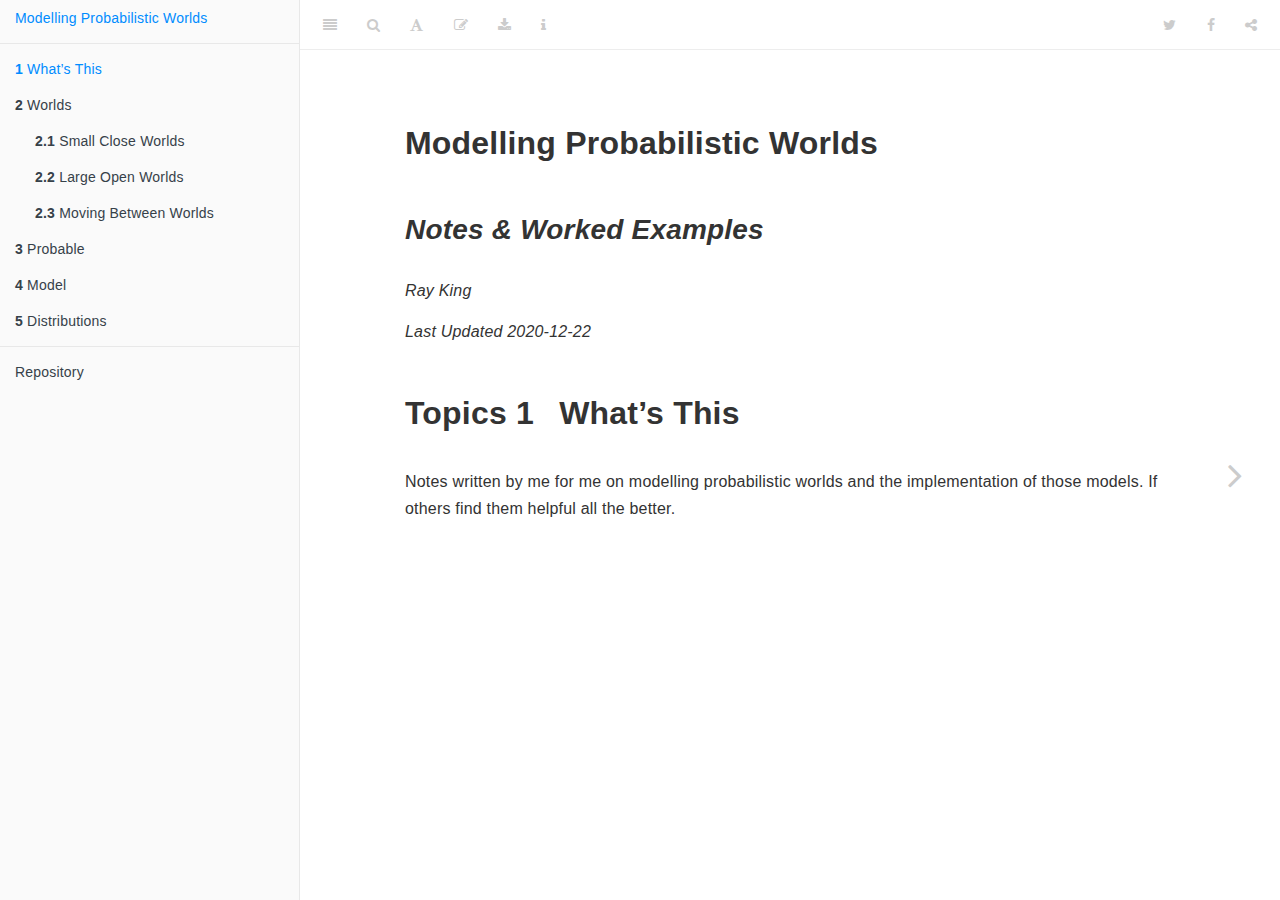
==== commit 446d4db3: "notes(model): Adds description of what is a model." ====
--- a/notes/out/index.html
+++ b/notes/out/index.html
@@ -31,7 +31,7 @@
   
   
 
-
+<link rel="next" href="worlds.html"/>
 <script src="libs/header-attrs-2.5/header-attrs.js"></script>
 <script src="libs/jquery-2.2.3/jquery.min.js"></script>
 <link href="libs/gitbook-2.6.7/css/style.css" rel="stylesheet" />
@@ -71,7 +71,16 @@
 <li><a href="./">Modelling Probabilistic Worlds</a></li>
 
 <li class="divider"></li>
-<li class="chapter" data-level="1" data-path="index.html"><a href="#whats-this"><i class="fa fa-check"></i><b>1</b> What’s This</a></li>
+<li class="chapter" data-level="1" data-path="index.html"><a href="index.html"><i class="fa fa-check"></i><b>1</b> What’s This</a></li>
+<li class="chapter" data-level="2" data-path="worlds.html"><a href="worlds.html"><i class="fa fa-check"></i><b>2</b> Worlds</a>
+<ul>
+<li class="chapter" data-level="2.1" data-path="worlds.html"><a href="worlds.html#small-close-worlds"><i class="fa fa-check"></i><b>2.1</b> Small Close Worlds</a></li>
+<li class="chapter" data-level="2.2" data-path="worlds.html"><a href="worlds.html#large-open-worlds"><i class="fa fa-check"></i><b>2.2</b> Large Open Worlds</a></li>
+<li class="chapter" data-level="2.3" data-path="worlds.html"><a href="worlds.html#moving-between-worlds"><i class="fa fa-check"></i><b>2.3</b> Moving Between Worlds</a></li>
+</ul></li>
+<li class="chapter" data-level="3" data-path="probable.html"><a href="probable.html"><i class="fa fa-check"></i><b>3</b> Probable</a></li>
+<li class="chapter" data-level="4" data-path="model.html"><a href="model.html"><i class="fa fa-check"></i><b>4</b> Model</a></li>
+<li class="chapter" data-level="5" data-path="distributions.html"><a href="distributions.html"><i class="fa fa-check"></i><b>5</b> Distributions</a></li>
 <li class="divider"></li>
 <li><a href="https://github.com/rayk/probableNotes" target="blank">Repository</a></li>
 
@@ -96,7 +105,7 @@
 <h1 class="title">Modelling Probabilistic Worlds</h1>
 <h2 class="subtitle"><em>Notes &amp; Worked Examples</em></h2>
 <p class="author"><em>Ray King</em></p>
-<p class="date"><em>Last Updated 2020-12-18</em></p>
+<p class="date"><em>Last Updated 2020-12-22</em></p>
 </div>
 <div id="whats-this" class="section level1" number="1">
 <h1><span class="header-section-number">Topics 1</span> What’s This</h1>
@@ -110,7 +119,7 @@
         </div>
       </div>
 
-
+<a href="worlds.html" class="navigation navigation-next navigation-unique" aria-label="Next page"><i class="fa fa-angle-right"></i></a>
     </div>
   </div>
 <script src="libs/gitbook-2.6.7/js/app.min.js"></script>
@@ -155,7 +164,9 @@
 "download": ["notes.pdf", "notes.epub"],
 "toc": {
 "collapse": "subsection"
-}
+},
+"search": true,
+"info": true
 });
 });
 </script>
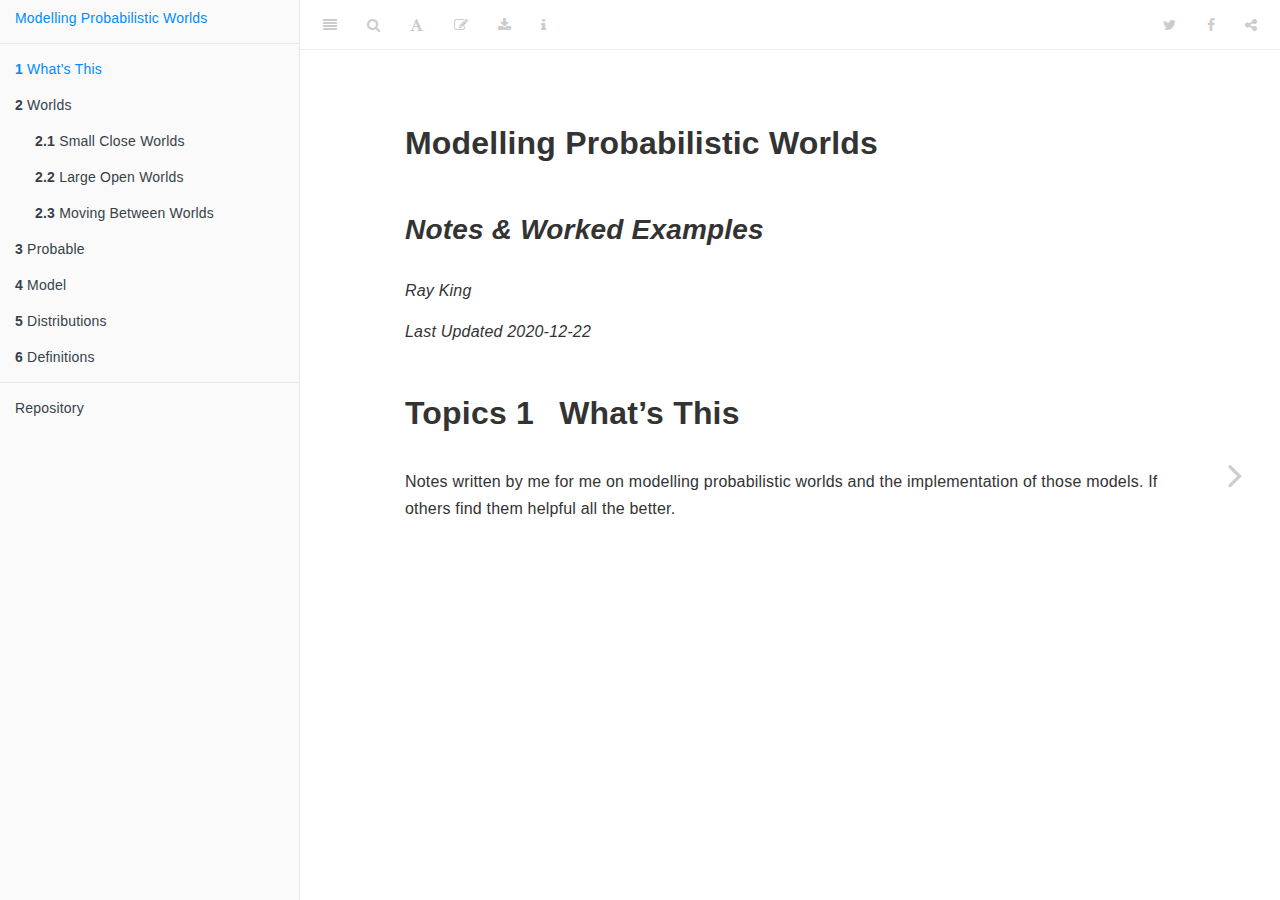
==== commit 9a8e7b72: "notes(model): Adds description of what is a model." ====
--- a/notes/out/index.html
+++ b/notes/out/index.html
@@ -54,6 +54,70 @@
 <script src="libs/anchor-sections-1.0/anchor-sections.js"></script>
 
 
+<style type="text/css">
+pre > code.sourceCode { white-space: pre; position: relative; }
+pre > code.sourceCode > span { display: inline-block; line-height: 1.25; }
+pre > code.sourceCode > span:empty { height: 1.2em; }
+.sourceCode { overflow: visible; }
+code.sourceCode > span { color: inherit; text-decoration: inherit; }
+pre.sourceCode { margin: 0; }
+@media screen {
+div.sourceCode { overflow: auto; }
+}
+@media print {
+pre > code.sourceCode { white-space: pre-wrap; }
+pre > code.sourceCode > span { text-indent: -5em; padding-left: 5em; }
+}
+pre.numberSource code
+  { counter-reset: source-line 0; }
+pre.numberSource code > span
+  { position: relative; left: -4em; counter-increment: source-line; }
+pre.numberSource code > span > a:first-child::before
+  { content: counter(source-line);
+    position: relative; left: -1em; text-align: right; vertical-align: baseline;
+    border: none; display: inline-block;
+    -webkit-touch-callout: none; -webkit-user-select: none;
+    -khtml-user-select: none; -moz-user-select: none;
+    -ms-user-select: none; user-select: none;
+    padding: 0 4px; width: 4em;
+    color: #aaaaaa;
+  }
+pre.numberSource { margin-left: 3em; border-left: 1px solid #aaaaaa;  padding-left: 4px; }
+div.sourceCode
+  {   }
+@media screen {
+pre > code.sourceCode > span > a:first-child::before { text-decoration: underline; }
+}
+code span.al { color: #ff0000; font-weight: bold; } /* Alert */
+code span.an { color: #60a0b0; font-weight: bold; font-style: italic; } /* Annotation */
+code span.at { color: #7d9029; } /* Attribute */
+code span.bn { color: #40a070; } /* BaseN */
+code span.bu { } /* BuiltIn */
+code span.cf { color: #007020; font-weight: bold; } /* ControlFlow */
+code span.ch { color: #4070a0; } /* Char */
+code span.cn { color: #880000; } /* Constant */
+code span.co { color: #60a0b0; font-style: italic; } /* Comment */
+code span.cv { color: #60a0b0; font-weight: bold; font-style: italic; } /* CommentVar */
+code span.do { color: #ba2121; font-style: italic; } /* Documentation */
+code span.dt { color: #902000; } /* DataType */
+code span.dv { color: #40a070; } /* DecVal */
+code span.er { color: #ff0000; font-weight: bold; } /* Error */
+code span.ex { } /* Extension */
+code span.fl { color: #40a070; } /* Float */
+code span.fu { color: #06287e; } /* Function */
+code span.im { } /* Import */
+code span.in { color: #60a0b0; font-weight: bold; font-style: italic; } /* Information */
+code span.kw { color: #007020; font-weight: bold; } /* Keyword */
+code span.op { color: #666666; } /* Operator */
+code span.ot { color: #007020; } /* Other */
+code span.pp { color: #bc7a00; } /* Preprocessor */
+code span.sc { color: #4070a0; } /* SpecialChar */
+code span.ss { color: #bb6688; } /* SpecialString */
+code span.st { color: #4070a0; } /* String */
+code span.va { color: #19177c; } /* Variable */
+code span.vs { color: #4070a0; } /* VerbatimString */
+code span.wa { color: #60a0b0; font-weight: bold; font-style: italic; } /* Warning */
+</style>
 
 <link rel="stylesheet" href="style.css" type="text/css" />
 </head>
@@ -81,6 +145,7 @@
 <li class="chapter" data-level="3" data-path="probable.html"><a href="probable.html"><i class="fa fa-check"></i><b>3</b> Probable</a></li>
 <li class="chapter" data-level="4" data-path="model.html"><a href="model.html"><i class="fa fa-check"></i><b>4</b> Model</a></li>
 <li class="chapter" data-level="5" data-path="distributions.html"><a href="distributions.html"><i class="fa fa-check"></i><b>5</b> Distributions</a></li>
+<li class="chapter" data-level="6" data-path="definations.html"><a href="definations.html"><i class="fa fa-check"></i><b>6</b> Definitions</a></li>
 <li class="divider"></li>
 <li><a href="https://github.com/rayk/probableNotes" target="blank">Repository</a></li>
 
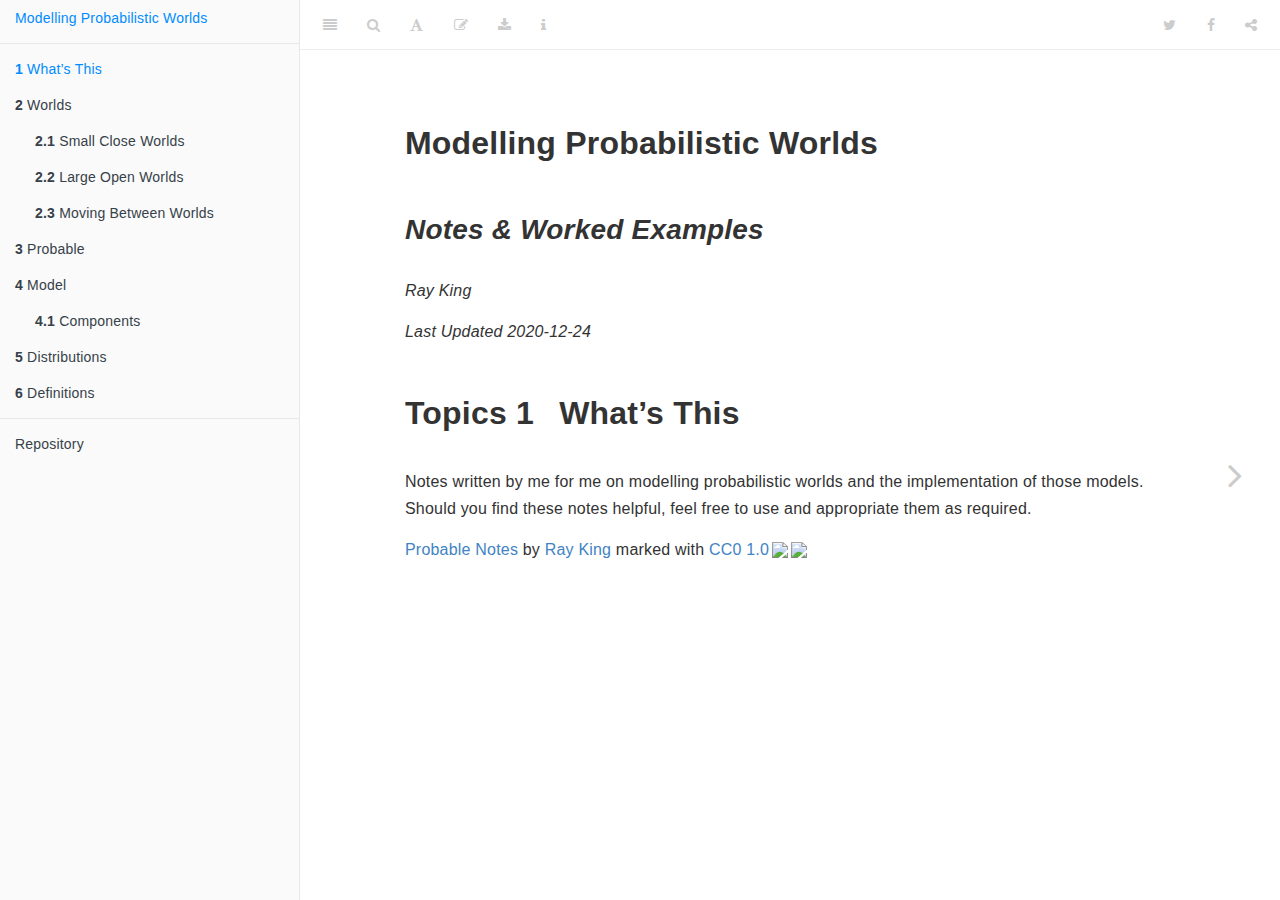
==== commit bb1a5753: "notes(model): Updated notes" ====
--- a/notes/out/index.html
+++ b/notes/out/index.html
@@ -32,7 +32,7 @@
   
 
 <link rel="next" href="worlds.html"/>
-<script src="libs/header-attrs-2.5/header-attrs.js"></script>
+<script src="libs/header-attrs-2.6/header-attrs.js"></script>
 <script src="libs/jquery-2.2.3/jquery.min.js"></script>
 <link href="libs/gitbook-2.6.7/css/style.css" rel="stylesheet" />
 <link href="libs/gitbook-2.6.7/css/plugin-table.css" rel="stylesheet" />
@@ -50,8 +50,6 @@
 
 
 
-<link href="libs/anchor-sections-1.0/anchor-sections.css" rel="stylesheet" />
-<script src="libs/anchor-sections-1.0/anchor-sections.js"></script>
 
 
 <style type="text/css">
@@ -143,7 +141,13 @@
 <li class="chapter" data-level="2.3" data-path="worlds.html"><a href="worlds.html#moving-between-worlds"><i class="fa fa-check"></i><b>2.3</b> Moving Between Worlds</a></li>
 </ul></li>
 <li class="chapter" data-level="3" data-path="probable.html"><a href="probable.html"><i class="fa fa-check"></i><b>3</b> Probable</a></li>
-<li class="chapter" data-level="4" data-path="model.html"><a href="model.html"><i class="fa fa-check"></i><b>4</b> Model</a></li>
+<li class="chapter" data-level="4" data-path="model.html"><a href="model.html"><i class="fa fa-check"></i><b>4</b> Model</a>
+<ul>
+<li class="chapter" data-level="4.1" data-path="model.html"><a href="model.html#components"><i class="fa fa-check"></i><b>4.1</b> Components</a>
+<ul>
+<li class="chapter" data-level="4.1.1" data-path="model.html"><a href="model.html#parameters"><i class="fa fa-check"></i><b>4.1.1</b> Parameters</a></li>
+</ul></li>
+</ul></li>
 <li class="chapter" data-level="5" data-path="distributions.html"><a href="distributions.html"><i class="fa fa-check"></i><b>5</b> Distributions</a></li>
 <li class="chapter" data-level="6" data-path="definations.html"><a href="definations.html"><i class="fa fa-check"></i><b>6</b> Definitions</a></li>
 <li class="divider"></li>
@@ -170,12 +174,14 @@
 <h1 class="title">Modelling Probabilistic Worlds</h1>
 <h2 class="subtitle"><em>Notes &amp; Worked Examples</em></h2>
 <p class="author"><em>Ray King</em></p>
-<p class="date"><em>Last Updated 2020-12-22</em></p>
+<p class="date"><em>Last Updated 2020-12-24</em></p>
 </div>
 <div id="whats-this" class="section level1" number="1">
 <h1><span class="header-section-number">Topics 1</span> What’s This</h1>
-<p>Notes written by me for me on modelling probabilistic worlds and the implementation of those models. If others
-find them helpful all the better.</p>
+<p>Notes written by me for me on modelling probabilistic worlds and the implementation of those models. Should you find
+these notes helpful, feel free to use and appropriate them as required.</p>
+<p xmlns:dct="http://purl.org/dc/terms/" xmlns:cc="http://creativecommons.org/ns#"><a rel="cc:attributionURL" property="dct:title" href="https://rayk.github.io/probableNotes/">Probable Notes</a> by <a rel="cc:attributionURL dct:creator" property="cc:attributionName" href="https://github.com/rayk">Ray King</a> marked with <a rel="license" href="https://creativecommons.org/publicdomain/zero/1.0?ref=chooser-v1" target="_blank" rel="license noopener noreferrer" style="display:inline-block;">CC0 1.0<img style="height:22px!important;margin-left:3px;vertical-align:text-bottom;" src="https://mirrors.creativecommons.org/presskit/icons/cc.svg?ref=chooser-v1"><img style="height:22px!important;margin-left:3px;vertical-align:text-bottom;" src="https://mirrors.creativecommons.org/presskit/icons/zero.svg?ref=chooser-v1"></a></p>
+
 
 </div>
             </section>
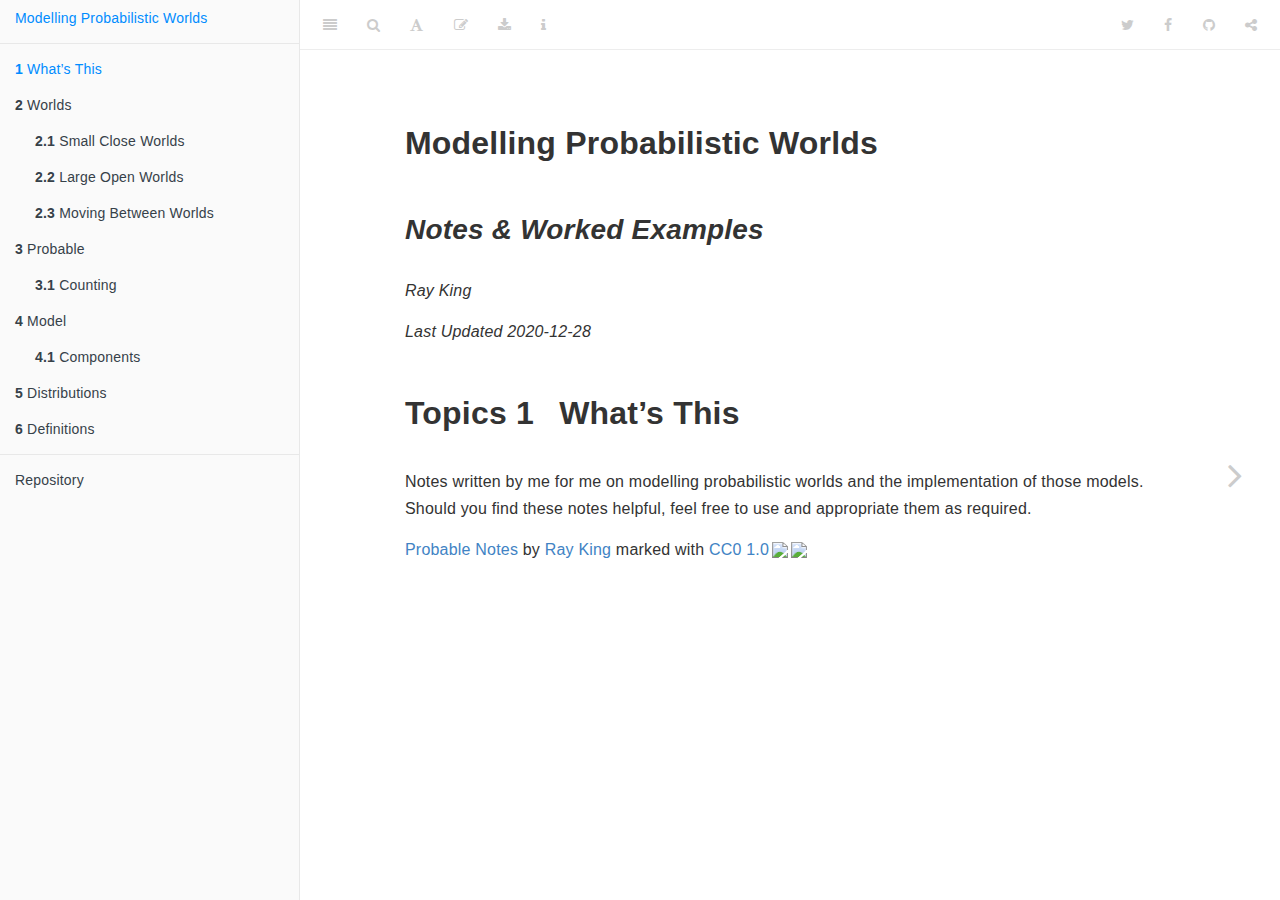
==== commit aaa86dc1: "notes: Update published version of notes." ====
--- a/notes/out/index.html
+++ b/notes/out/index.html
@@ -140,7 +140,13 @@
 <li class="chapter" data-level="2.2" data-path="worlds.html"><a href="worlds.html#large-open-worlds"><i class="fa fa-check"></i><b>2.2</b> Large Open Worlds</a></li>
 <li class="chapter" data-level="2.3" data-path="worlds.html"><a href="worlds.html#moving-between-worlds"><i class="fa fa-check"></i><b>2.3</b> Moving Between Worlds</a></li>
 </ul></li>
-<li class="chapter" data-level="3" data-path="probable.html"><a href="probable.html"><i class="fa fa-check"></i><b>3</b> Probable</a></li>
+<li class="chapter" data-level="3" data-path="probable.html"><a href="probable.html"><i class="fa fa-check"></i><b>3</b> Probable</a>
+<ul>
+<li class="chapter" data-level="3.1" data-path="probable.html"><a href="probable.html#counting"><i class="fa fa-check"></i><b>3.1</b> Counting</a>
+<ul>
+<li class="chapter" data-level="3.1.1" data-path="probable.html"><a href="probable.html#factorial"><i class="fa fa-check"></i><b>3.1.1</b> Factorial</a></li>
+</ul></li>
+</ul></li>
 <li class="chapter" data-level="4" data-path="model.html"><a href="model.html"><i class="fa fa-check"></i><b>4</b> Model</a>
 <ul>
 <li class="chapter" data-level="4.1" data-path="model.html"><a href="model.html#components"><i class="fa fa-check"></i><b>4.1</b> Components</a>
@@ -174,7 +180,7 @@
 <h1 class="title">Modelling Probabilistic Worlds</h1>
 <h2 class="subtitle"><em>Notes &amp; Worked Examples</em></h2>
 <p class="author"><em>Ray King</em></p>
-<p class="date"><em>Last Updated 2020-12-24</em></p>
+<p class="date"><em>Last Updated 2020-12-28</em></p>
 </div>
 <div id="whats-this" class="section level1" number="1">
 <h1><span class="header-section-number">Topics 1</span> What’s This</h1>
@@ -206,7 +212,7 @@
 gitbook.require(["gitbook"], function(gitbook) {
 gitbook.start({
 "sharing": {
-"github": false,
+"github": true,
 "facebook": true,
 "twitter": true,
 "linkedin": false,
@@ -221,7 +227,7 @@
 "size": 2
 },
 "edit": {
-"link": "https://github.com/rstudio/bookdown-demo/edit/master/index.Rmd",
+"link": "https://github.com/rayk/probableNotes/blob/master/notes/index.Rmd",
 "text": "Edit"
 },
 "history": {
@@ -232,12 +238,17 @@
 "link": null,
 "text": null
 },
-"download": ["notes.pdf", "notes.epub"],
+"download": ["mpw_notes.pdf", "mpw_notes.epub"],
 "toc": {
-"collapse": "subsection"
+"collapse": "subsection",
+"scroll_highlight": true
+},
+"toolbar": {
+"position": "fixed"
 },
 "search": true,
-"info": true
+"info": true,
+"description": "Notes of how to model probabilistic worlds and how to implement those models."
 });
 });
 </script>
